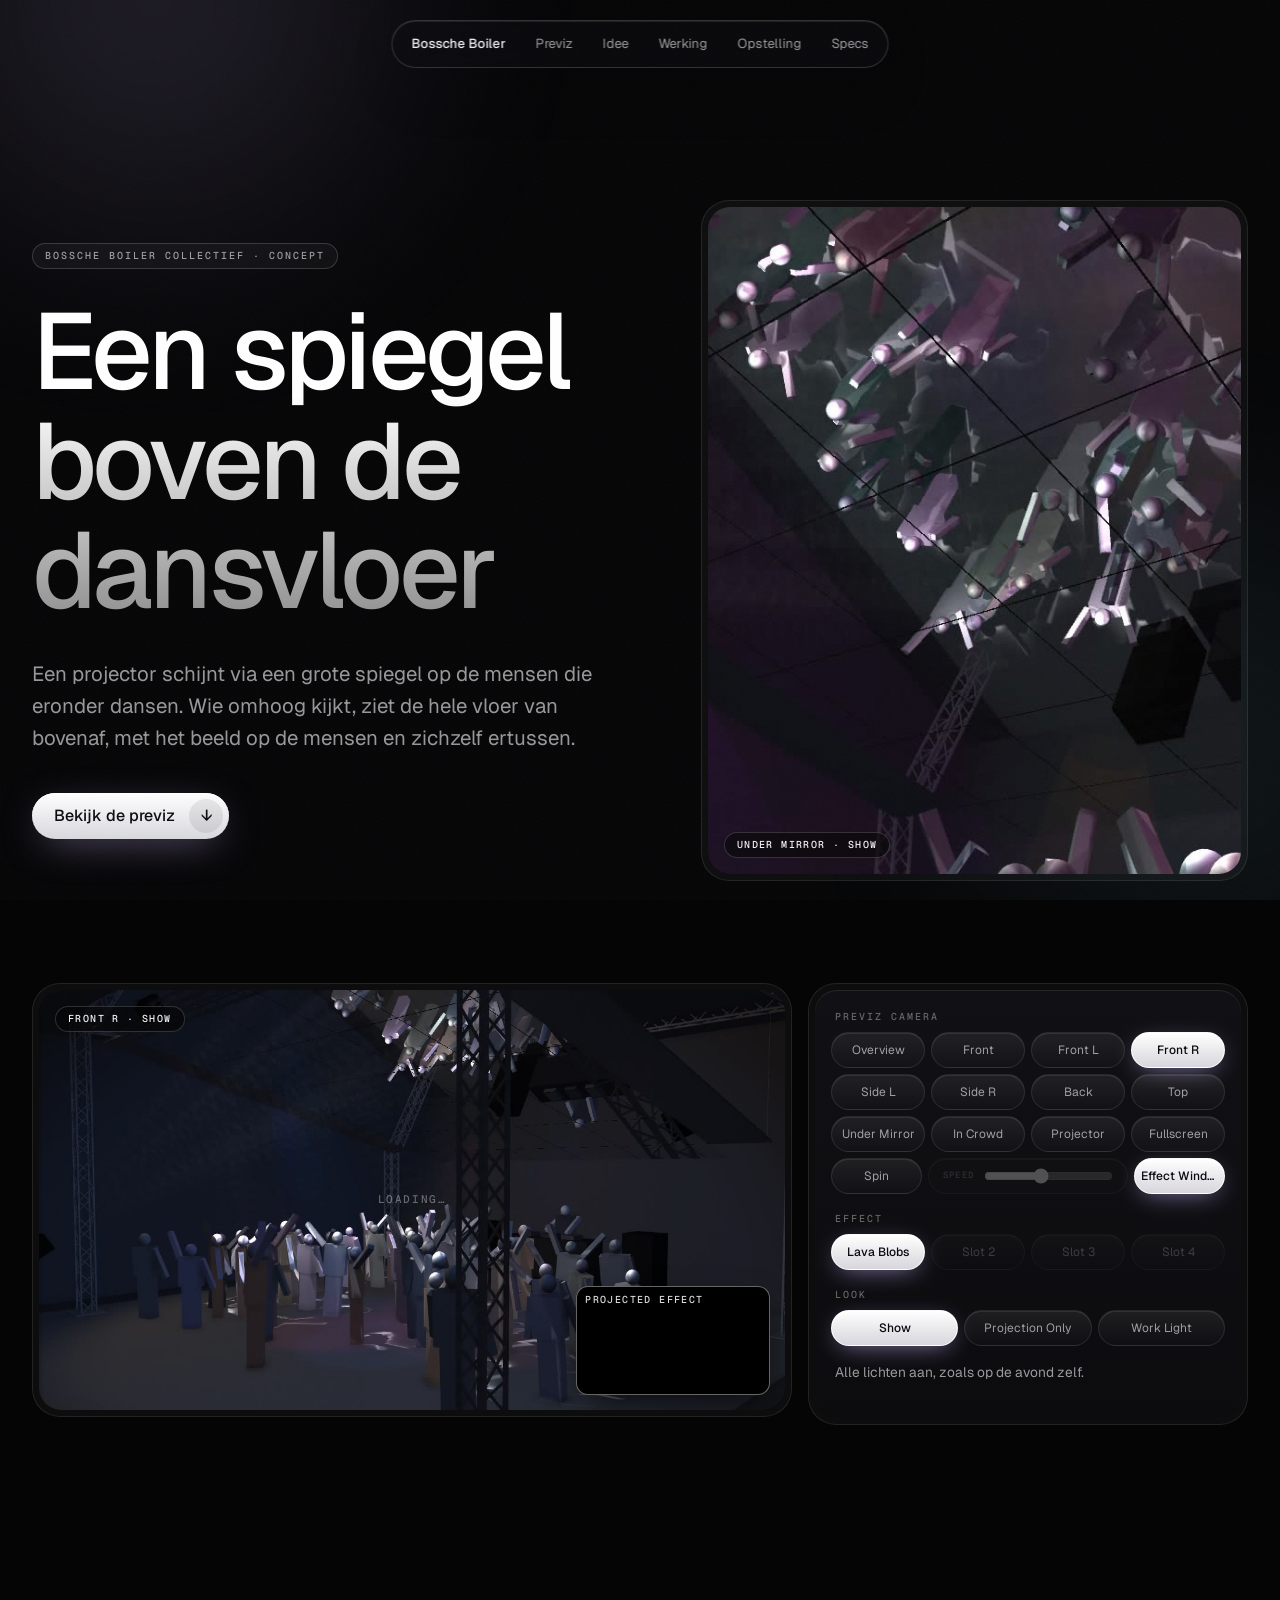
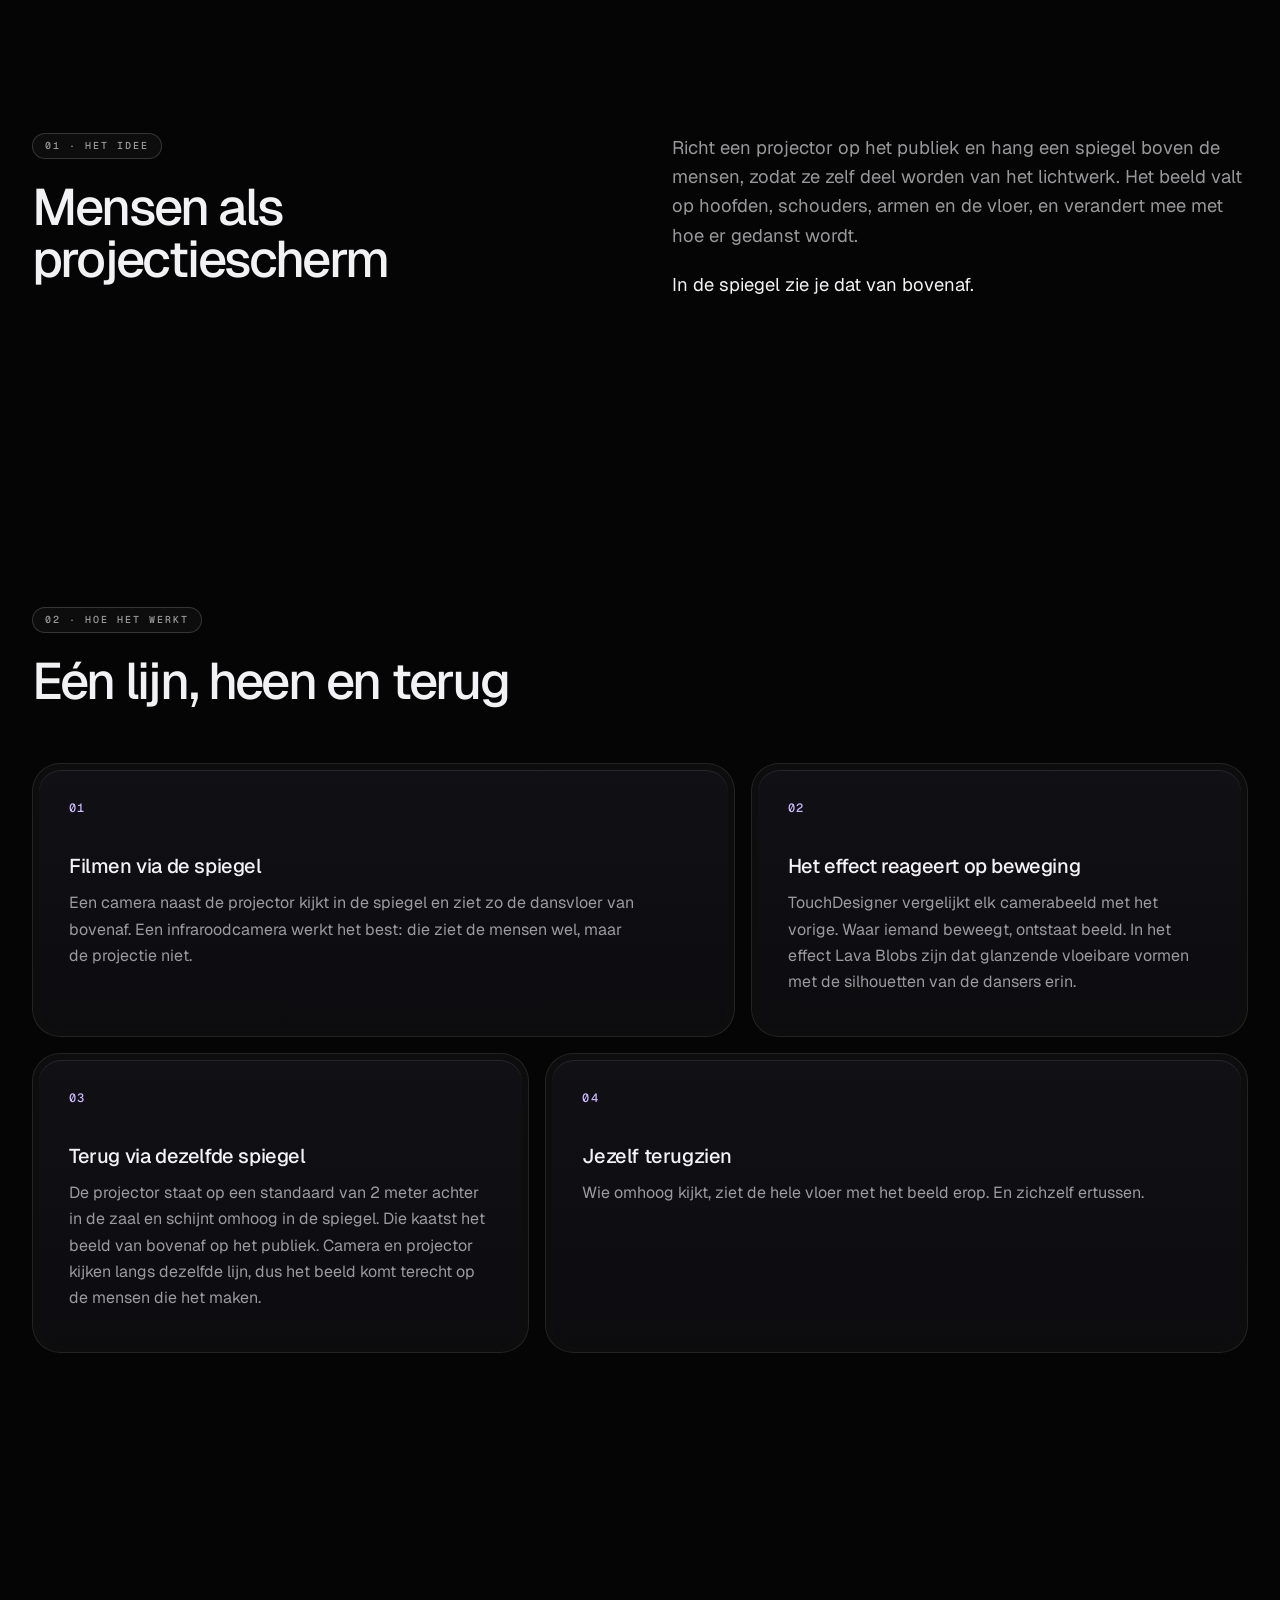
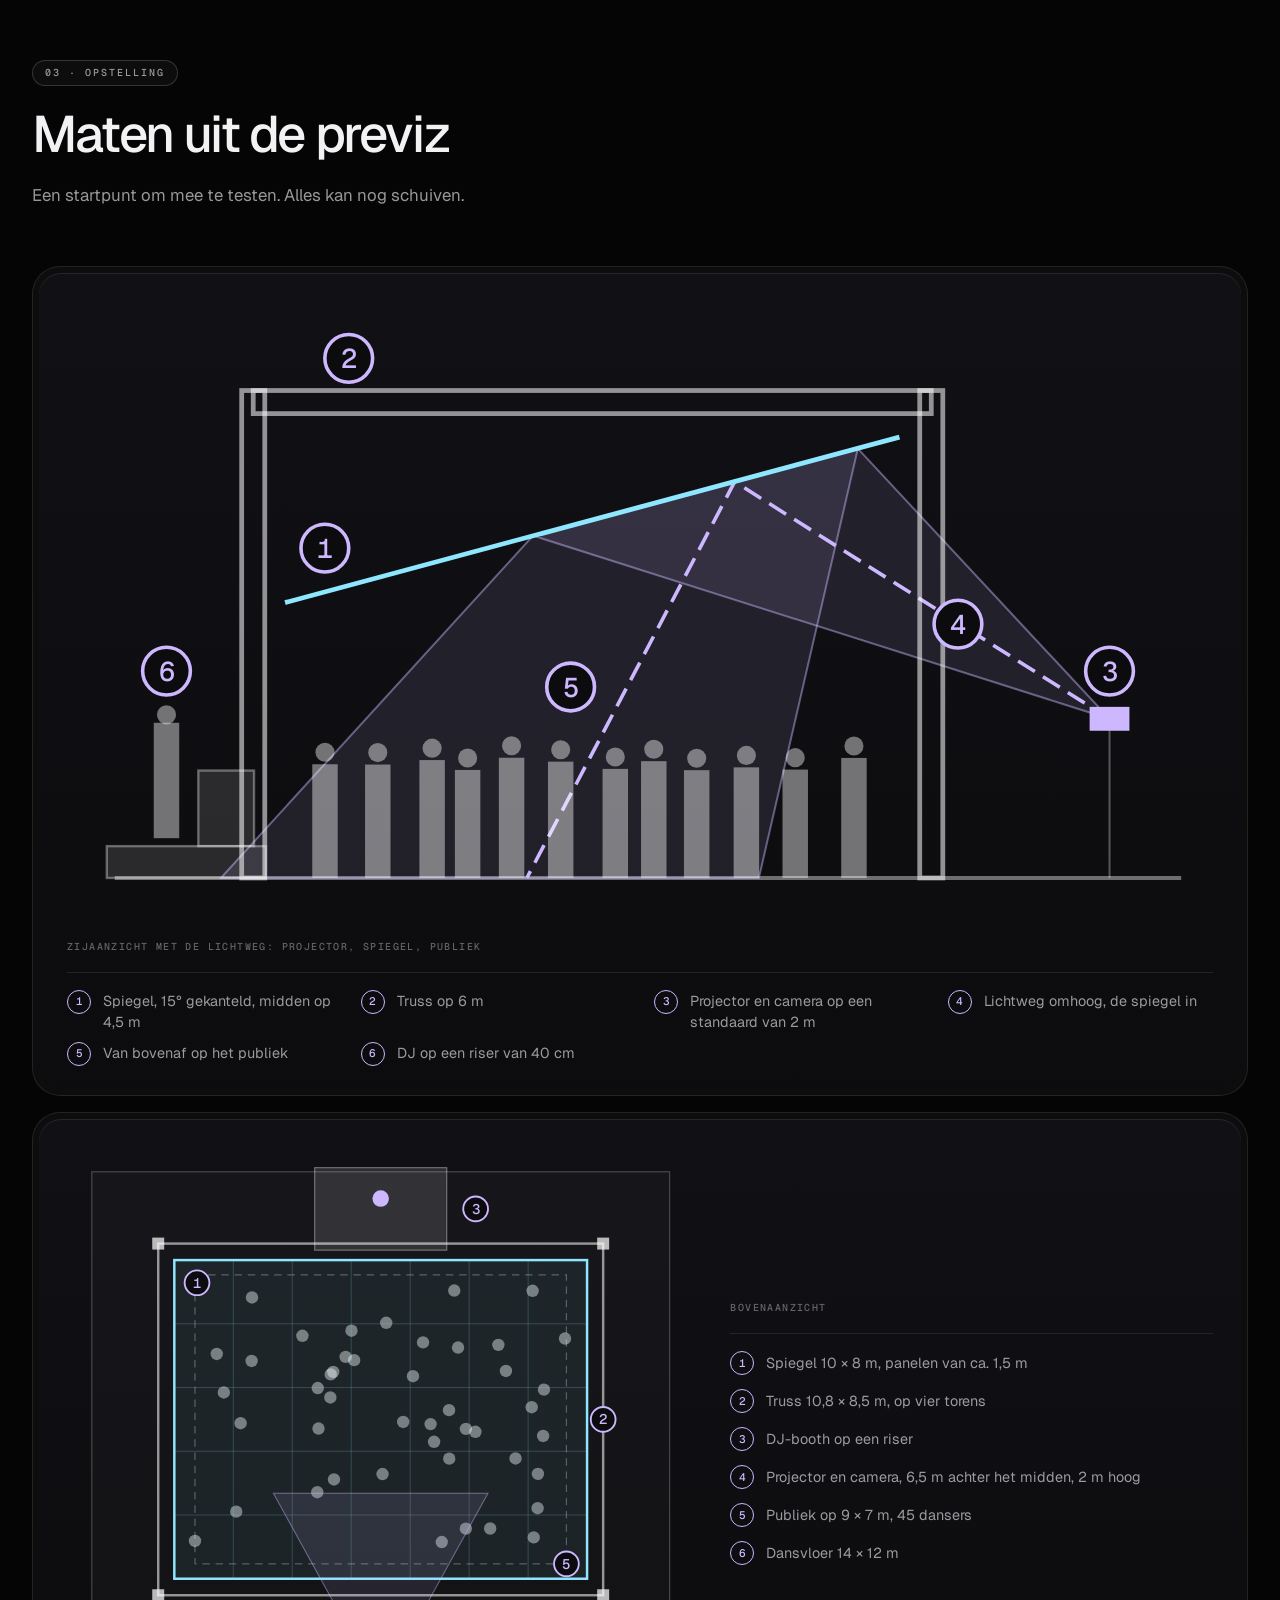
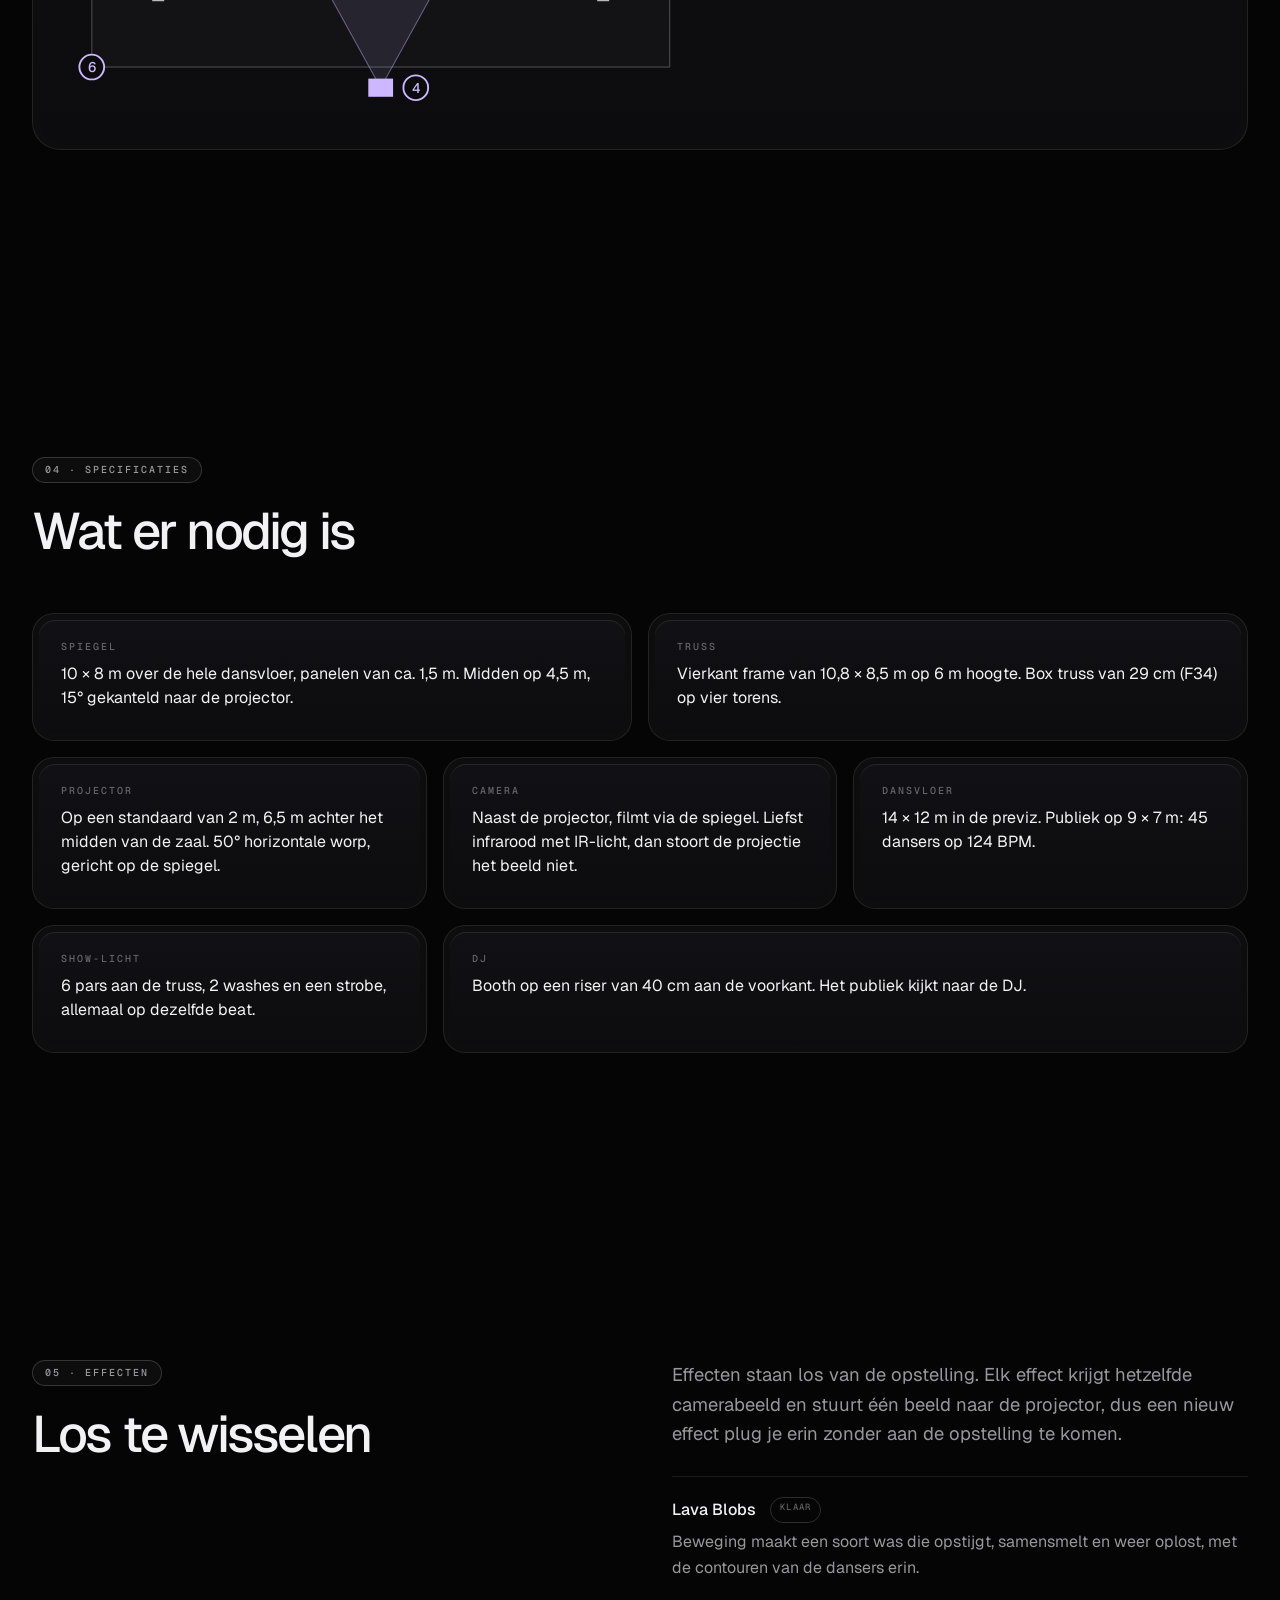
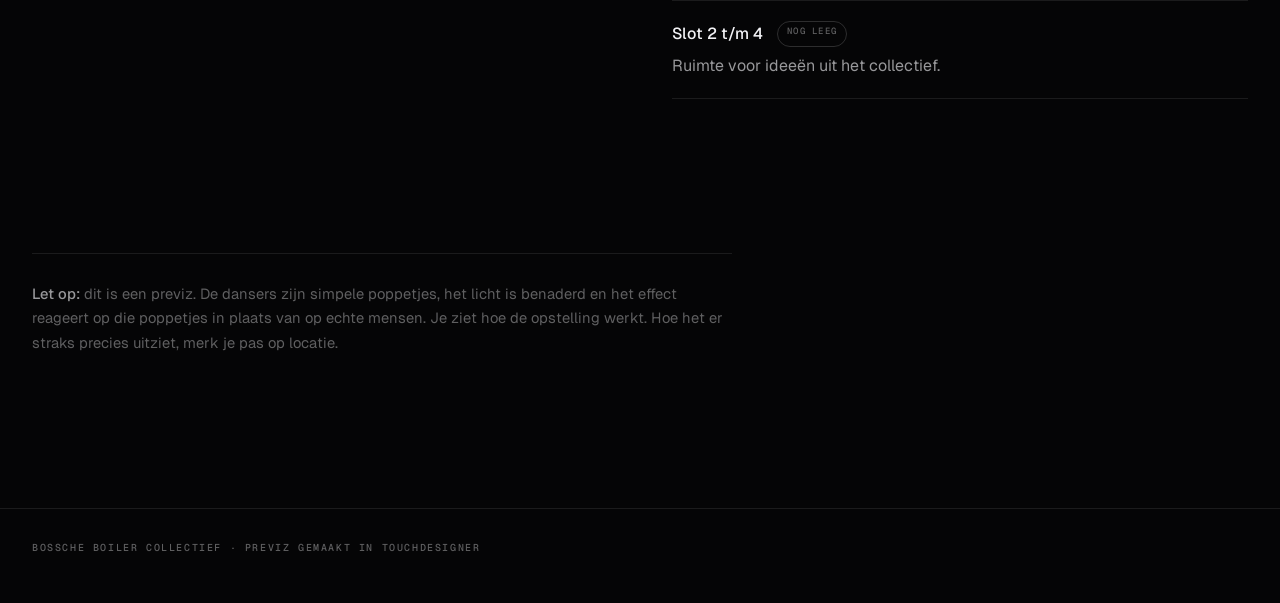
==== index.html @ 04cb426b "Add the projector and mirror concept page for the Bossche Boiler collective Shares the previz with t" ====
<!doctype html>
<html lang="nl">
<head>
<meta charset="utf-8">
<meta name="viewport" content="width=device-width, initial-scale=1">
<title>Een spiegel boven de dansvloer · concept · Bossche Boiler collectief</title>
<link rel="preconnect" href="https://fonts.googleapis.com">
<link rel="preconnect" href="https://fonts.gstatic.com" crossorigin>
<link rel="stylesheet" href="https://fonts.googleapis.com/css2?family=Geist:wght@300;400;500;600&family=Geist+Mono:wght@400;500&display=swap">
<link rel="stylesheet" href="style.css?v=5">
</head>
<body>

<div class="ambient" aria-hidden="true">
	<span class="orb orb-a"></span>
	<span class="orb orb-b"></span>
</div>

<nav class="island" aria-label="Secties">
	<a class="island-brand" href="#top">Bossche Boiler</a>
	<a href="#previz">Previz</a>
	<a href="#idee">Idee</a>
	<a href="#werking">Werking</a>
	<a href="#opstelling">Opstelling</a>
	<a href="#specs">Specs</a>
</nav>

<header class="hero wrap" id="top">
	<div class="hero-text">
		<span class="tag reveal">Bossche Boiler collectief · concept</span>
		<h1 class="reveal">Een spiegel boven de dansvloer</h1>
		<p class="lede reveal">Een projector schijnt via een grote spiegel op de mensen die eronder dansen. Wie omhoog kijkt, ziet de hele vloer van bovenaf, met het beeld op de mensen en zichzelf ertussen.</p>
		<a class="cta reveal" href="#previz">
			<span>Bekijk de previz</span>
			<span class="cta-icon" aria-hidden="true">↓</span>
		</a>
	</div>
	<div class="hero-visual bezel reveal">
		<div class="bezel-core">
			<video src="media/undermirror_show.mp4" poster="media/undermirror_show.jpg" muted loop autoplay playsinline aria-label="Previz: de spiegel van onderen gezien, met het publiek erin"></video>
			<span class="hero-caption">Under Mirror · Show</span>
		</div>
	</div>
</header>

<main>
	<section class="viewer wrap reveal" id="previz" aria-label="Previz">
		<div class="bezel">
			<div class="bezel-core stage" id="stage">
				<video id="mainVideo" class="main-video" muted loop playsinline preload="auto"></video>
				<div class="pip" id="pip">
					<video id="fxVideo" muted loop playsinline preload="auto"></video>
					<span class="pip-label">Projected effect</span>
				</div>
				<div class="stage-label" id="stageLabel"></div>
				<div class="loading" id="loading">Loading…</div>
			</div>
		</div>

		<aside class="bezel" aria-label="Control panel">
			<div class="bezel-core panel">
				<div class="panel-group panel-camera">
					<h2 class="panel-title">Previz camera</h2>
					<div class="grid grid-4" id="cameraButtons"></div>
					<div class="row">
						<button class="btn" id="btnSpin" aria-pressed="false">Spin</button>
						<label class="slider" for="spinSpeed">
							<span>Speed</span>
							<input type="range" id="spinSpeed" min="0.25" max="2" step="0.05" value="1" aria-label="Spin speed">
						</label>
						<button class="btn" id="btnPip" aria-pressed="true">Effect Window</button>
					</div>
				</div>

				<div class="panel-group panel-settings">
					<h2 class="panel-title">Effect</h2>
					<div class="grid grid-4" id="effectButtons"></div>

					<h2 class="panel-title">Look</h2>
					<div class="grid grid-3" id="lookButtons"></div>

					<p class="panel-note" id="lookNote"></p>
				</div>
			</div>
		</aside>
	</section>

	<section class="wrap split" id="idee">
		<div class="split-head reveal">
			<span class="tag">01 · Het idee</span>
			<h2>Mensen als projectiescherm</h2>
		</div>
		<div class="split-body reveal">
			<p>Richt een projector op het publiek en hang een spiegel boven de mensen, zodat ze zelf deel worden van het lichtwerk. Het beeld valt op hoofden, schouders, armen en de vloer, en verandert mee met hoe er gedanst wordt.</p>
			<p>In de spiegel zie je dat van bovenaf.</p>
		</div>
	</section>

	<section class="wrap" id="werking">
		<div class="section-head reveal">
			<span class="tag">02 · Hoe het werkt</span>
			<h2>Eén lijn, heen en terug</h2>
		</div>
		<ol class="bento steps">
			<li class="bezel reveal">
				<div class="bezel-core">
					<span class="step-no">01</span>
					<h3>Filmen via de spiegel</h3>
					<p>Een camera naast de projector kijkt in de spiegel en ziet zo de dansvloer van bovenaf. Een infraroodcamera werkt het best: die ziet de mensen wel, maar de projectie niet.</p>
				</div>
			</li>
			<li class="bezel reveal">
				<div class="bezel-core">
					<span class="step-no">02</span>
					<h3>Het effect reageert op beweging</h3>
					<p>TouchDesigner vergelijkt elk camerabeeld met het vorige. Waar iemand beweegt, ontstaat beeld. In het effect Lava Blobs zijn dat glanzende vloeibare vormen met de silhouetten van de dansers erin.</p>
				</div>
			</li>
			<li class="bezel reveal">
				<div class="bezel-core">
					<span class="step-no">03</span>
					<h3>Terug via dezelfde spiegel</h3>
					<p>De projector staat op een standaard van 2 meter achter in de zaal en schijnt omhoog in de spiegel. Die kaatst het beeld van bovenaf op het publiek. Camera en projector kijken langs dezelfde lijn, dus het beeld komt terecht op de mensen die het maken.</p>
				</div>
			</li>
			<li class="bezel reveal">
				<div class="bezel-core">
					<span class="step-no">04</span>
					<h3>Jezelf terugzien</h3>
					<p>Wie omhoog kijkt, ziet de hele vloer met het beeld erop. En zichzelf ertussen.</p>
				</div>
			</li>
		</ol>
	</section>

	<section class="wrap" id="opstelling">
		<div class="section-head reveal">
			<span class="tag">03 · Opstelling</span>
			<h2>Maten uit de previz</h2>
			<p class="section-intro">Een startpunt om mee te testen. Alles kan nog schuiven.</p>
		</div>
		<div class="drawings">
			<figure class="bezel reveal">
				<div class="bezel-core">
					<svg id="sideView" role="img" aria-label="Zijaanzicht met de lichtweg van projector via spiegel naar publiek"></svg>
					<figcaption>Zijaanzicht met de lichtweg: projector, spiegel, publiek</figcaption>
					<ol class="legend" id="sideLegend"></ol>
				</div>
			</figure>
			<figure class="bezel figure-split reveal">
				<div class="bezel-core">
					<svg id="topView" role="img" aria-label="Bovenaanzicht van de opstelling"></svg>
					<div class="figure-meta">
						<figcaption>Bovenaanzicht</figcaption>
						<ol class="legend" id="topLegend"></ol>
					</div>
				</div>
			</figure>
		</div>
	</section>

	<section class="wrap" id="specs">
		<div class="section-head reveal">
			<span class="tag">04 · Specificaties</span>
			<h2>Wat er nodig is</h2>
		</div>
		<div class="bento specs" id="specList"></div>
	</section>

	<section class="wrap split" id="effecten">
		<div class="split-head reveal">
			<span class="tag">05 · Effecten</span>
			<h2>Los te wisselen</h2>
		</div>
		<div class="split-body reveal">
			<p>Effecten staan los van de opstelling. Elk effect krijgt hetzelfde camerabeeld en stuurt één beeld naar de projector, dus een nieuw effect plug je erin zonder aan de opstelling te komen.</p>
			<ul class="effect-list">
				<li><strong>Lava Blobs</strong><span>klaar</span><p>Beweging maakt een soort was die opstijgt, samensmelt en weer oplost, met de contouren van de dansers erin.</p></li>
				<li><strong>Slot 2 t/m 4</strong><span>nog leeg</span><p>Ruimte voor ideeën uit het collectief.</p></li>
			</ul>
		</div>
	</section>

	<section class="wrap note reveal" aria-label="Let op">
		<p><strong>Let op:</strong> dit is een previz. De dansers zijn simpele poppetjes, het licht is benaderd en het effect reageert op die poppetjes in plaats van op echte mensen. Je ziet hoe de opstelling werkt. Hoe het er straks precies uitziet, merk je pas op locatie.</p>
	</section>
</main>

<footer class="site-footer">
	<div class="wrap">Bossche Boiler collectief · previz gemaakt in TouchDesigner</div>
</footer>

<script src="spec.js?v=2"></script>
<script src="app.js?v=5"></script>
</body>
</html>
---- style.css ----
/* Concept page: glossy black, minimal */
:root {
	--black: #050506;
	--ink: #f2f2f5;
	--soft: rgba(242, 242, 245, 0.62);
	--faint: rgba(242, 242, 245, 0.38);
	--hairline: rgba(255, 255, 255, 0.09);
	--hairline-strong: rgba(255, 255, 255, 0.16);
	--glass: rgba(255, 255, 255, 0.035);
	--core: #0c0c0f;
	--gleam: inset 0 1px 0 rgba(255, 255, 255, 0.09);
	--lilac: #cdb8ff;
	--cyan: #8fe7ff;
	--radius: 28px;
	--bezel: 6px;
	--spring: cubic-bezier(0.32, 0.72, 0, 1);
	--sans: "Geist", ui-sans-serif, -apple-system, BlinkMacSystemFont, "SF Pro Text", "Segoe UI Variable", system-ui, sans-serif;
	--mono: "Geist Mono", ui-monospace, "SF Mono", Menlo, monospace;
}

* {
	box-sizing: border-box;
}

html {
	background: var(--black);
	color: var(--ink);
	font: 16px/1.65 var(--sans);
	-webkit-font-smoothing: antialiased;
	scroll-behavior: smooth;
}

body {
	margin: 0;
	overflow-x: hidden;
}

/* Fixed film grain over everything, never on scrolling content */
body::after {
	content: "";
	position: fixed;
	inset: 0;
	pointer-events: none;
	z-index: 3;
	opacity: 0.035;
	background-image: url("data:image/svg+xml,%3Csvg xmlns='http://www.w3.org/2000/svg' width='160' height='160'%3E%3Cfilter id='n'%3E%3CfeTurbulence type='fractalNoise' baseFrequency='0.9' numOctaves='2' stitchTiles='stitch'/%3E%3C/filter%3E%3Crect width='100%25' height='100%25' filter='url(%23n)'/%3E%3C/svg%3E");
}

.ambient {
	position: fixed;
	inset: 0;
	pointer-events: none;
	z-index: 0;
	overflow: hidden;
}

.orb {
	position: absolute;
	width: 60vmax;
	height: 60vmax;
	border-radius: 50%;
	opacity: 0.16;
	filter: blur(90px);
}

.orb-a {
	top: -30vmax;
	left: -18vmax;
	background: radial-gradient(circle, var(--lilac), transparent 65%);
}

.orb-b {
	right: -24vmax;
	top: 40vh;
	background: radial-gradient(circle, var(--cyan), transparent 65%);
	opacity: 0.09;
}

main,
.hero,
.site-footer {
	position: relative;
	z-index: 1;
}

.wrap {
	width: min(1320px, 100% - 64px);
	margin-inline: auto;
}

h1, h2, h3 {
	font-weight: 500;
	letter-spacing: -0.035em;
	line-height: 1.02;
	margin: 0;
}

h1 {
	font-size: clamp(3rem, 8.4vw, 7.4rem);
	max-width: 11ch;
}

h2 {
	font-size: clamp(2rem, 4vw, 3.4rem);
}

h3 {
	font-size: 1.25rem;
	letter-spacing: -0.02em;
	line-height: 1.2;
}

p {
	margin: 0;
}

section {
	padding-block: clamp(96px, 12vw, 160px);
}

/* Small pill label above headings */
.tag {
	display: inline-block;
	padding: 5px 12px;
	border: 1px solid var(--hairline-strong);
	border-radius: 999px;
	background: var(--glass);
	color: var(--soft);
	font: 500 10px/1.4 var(--mono);
	letter-spacing: 0.2em;
	text-transform: uppercase;
}

/* Floating navigation island */
.island {
	position: fixed;
	top: 20px;
	left: 50%;
	z-index: 2;
	display: flex;
	gap: 2px;
	max-width: calc(100% - 32px);
	padding: 5px;
	transform: translateX(-50%);
	border: 1px solid var(--hairline-strong);
	border-radius: 999px;
	background: rgba(12, 12, 15, 0.62);
	backdrop-filter: blur(24px) saturate(1.4);
	-webkit-backdrop-filter: blur(24px) saturate(1.4);
	box-shadow: var(--gleam), 0 20px 60px -20px rgba(0, 0, 0, 0.9);
	overflow-x: auto;
	scrollbar-width: none;
}

.island a {
	padding: 7px 14px;
	border-radius: 999px;
	color: var(--soft);
	font-size: 0.82rem;
	text-decoration: none;
	white-space: nowrap;
	transition: color 0.5s var(--spring), background-color 0.5s var(--spring);
}

.island a:hover {
	color: var(--ink);
	background: rgba(255, 255, 255, 0.06);
}

.island .island-brand {
	color: var(--ink);
	font-weight: 500;
}

/* Hero: editorial split, text left and a live still of the mirror right */
.hero {
	display: grid;
	grid-template-columns: minmax(0, 1.05fr) minmax(0, 0.95fr);
	gap: clamp(32px, 5vw, 72px);
	align-items: center;
	padding: clamp(150px, 18vw, 200px) 0 clamp(64px, 8vw, 104px);
}

.hero-visual .bezel-core {
	position: relative;
	aspect-ratio: 4 / 5;
	overflow: hidden;
	background: #000;
}

.hero-visual video {
	display: block;
	width: 100%;
	height: 100%;
	object-fit: cover;
	object-position: 38% 30%;
}

.hero-caption {
	position: absolute;
	left: 16px;
	bottom: 16px;
	padding: 7px 12px;
	border: 1px solid var(--hairline-strong);
	border-radius: 999px;
	background: rgba(5, 5, 6, 0.6);
	color: var(--ink);
	font: 500 10px/1 var(--mono);
	letter-spacing: 0.14em;
	text-transform: uppercase;
}

.hero h1 {
	margin: 28px 0 32px;
	background: linear-gradient(180deg, #ffffff 30%, rgba(255, 255, 255, 0.55));
	-webkit-background-clip: text;
	background-clip: text;
	color: transparent;
}

.lede {
	max-width: 44ch;
	color: var(--soft);
	font-size: clamp(1.1rem, 1.6vw, 1.32rem);
	line-height: 1.55;
}

/* Pill CTA with its icon in a nested circle */
.cta {
	display: inline-flex;
	align-items: center;
	gap: 14px;
	margin-top: 40px;
	padding: 6px 6px 6px 22px;
	border-radius: 999px;
	background: linear-gradient(180deg, #ffffff, #d9d9de);
	color: #0b0b0e;
	font-weight: 500;
	text-decoration: none;
	box-shadow: inset 0 1px 0 #ffffff, 0 10px 40px -12px rgba(205, 184, 255, 0.55);
	transition: transform 0.6s var(--spring);
}

.cta-icon {
	display: grid;
	place-items: center;
	width: 34px;
	height: 34px;
	border-radius: 50%;
	background: rgba(0, 0, 0, 0.08);
	transition: transform 0.6s var(--spring);
}

.cta:hover .cta-icon {
	transform: translateY(2px) scale(1.06);
}

.cta:active {
	transform: scale(0.98);
}

/* Double bezel: a glass tray holding a darker core */
.bezel {
	padding: var(--bezel);
	border: 1px solid var(--hairline);
	border-radius: var(--radius);
	background: var(--glass);
}

.bezel-core {
	border-radius: calc(var(--radius) - var(--bezel));
	background: linear-gradient(180deg, #111115, var(--core));
	box-shadow: var(--gleam);
}

/* Viewer: stage and control panel */
.viewer {
	display: grid;
	grid-template-columns: minmax(0, 1fr) 440px;
	gap: 16px;
	align-items: start;
	padding-top: 0;
}

.stage {
	position: relative;
	aspect-ratio: 16 / 9;
	overflow: hidden;
	background: #000;
}

.main-video {
	display: block;
	width: 100%;
	height: 100%;
	object-fit: cover;
}

.pip {
	position: absolute;
	right: 2%;
	bottom: 3.4%;
	width: 26%;
	aspect-ratio: 16 / 9;
	overflow: hidden;
	border: 1px solid rgba(255, 255, 255, 0.4);
	border-radius: 12px;
	background: #000;
	box-shadow: 0 16px 40px -12px rgba(0, 0, 0, 0.9);
	transition: opacity 0.5s var(--spring), transform 0.5s var(--spring);
}

.pip video {
	display: block;
	width: 100%;
	height: 100%;
	object-fit: cover;
}

.pip[hidden] {
	display: block;
	opacity: 0;
	transform: translateY(8px) scale(0.97);
	pointer-events: none;
}

.pip-label,
.stage-label {
	font: 500 10px/1 var(--mono);
	letter-spacing: 0.14em;
	text-transform: uppercase;
}

.pip-label {
	position: absolute;
	left: 8px;
	top: 8px;
	color: rgba(255, 255, 255, 0.85);
	text-shadow: 0 1px 3px #000;
}

.stage-label {
	position: absolute;
	left: 16px;
	top: 16px;
	padding: 7px 12px;
	border: 1px solid var(--hairline-strong);
	border-radius: 999px;
	background: rgba(5, 5, 6, 0.6);
	color: var(--ink);
}

.loading {
	position: absolute;
	inset: 0;
	display: grid;
	place-items: center;
	color: var(--faint);
	font: 500 11px/1 var(--mono);
	letter-spacing: 0.14em;
	text-transform: uppercase;
	pointer-events: none;
	opacity: 0;
	transition: opacity 0.4s var(--spring);
}

.loading.on {
	opacity: 1;
}

/* Control panel: same buttons as the TouchDesigner panel */
.panel {
	padding: 18px 16px 18px;
}

.panel-title {
	margin: 20px 0 10px 4px;
	color: var(--faint);
	font: 500 10px/1 var(--mono);
	letter-spacing: 0.2em;
	text-transform: uppercase;
}

.panel-title:first-child {
	margin-top: 4px;
}

.panel-settings .panel-title:first-child {
	margin-top: 20px;
}

.grid {
	display: grid;
	gap: 6px;
}

.grid-4 {
	grid-template-columns: repeat(4, 1fr);
}

.grid-3 {
	grid-template-columns: repeat(3, 1fr);
}

.row {
	display: grid;
	grid-template-columns: 1fr 1.6fr 1fr;
	gap: 6px;
	margin-top: 6px;
}

.btn {
	height: 36px;
	padding: 0 6px;
	overflow: hidden;
	border: 1px solid var(--hairline);
	border-radius: 999px;
	background: linear-gradient(180deg, rgba(255, 255, 255, 0.07), rgba(255, 255, 255, 0.015));
	box-shadow: var(--gleam);
	color: var(--soft);
	font: 400 12px/1 var(--sans);
	text-overflow: ellipsis;
	white-space: nowrap;
	cursor: pointer;
	transition: color 0.45s var(--spring), background-color 0.45s var(--spring), border-color 0.45s var(--spring), transform 0.45s var(--spring), box-shadow 0.45s var(--spring);
}

.btn:hover {
	border-color: var(--hairline-strong);
	color: var(--ink);
}

.btn:active {
	transform: scale(0.97);
}

.btn[aria-pressed="true"] {
	border-color: rgba(255, 255, 255, 0.85);
	background: linear-gradient(180deg, #ffffff, #d6d6dc);
	box-shadow: inset 0 1px 0 #ffffff, 0 6px 24px -8px rgba(205, 184, 255, 0.7);
	color: #0b0b0e;
	font-weight: 500;
}

.btn:disabled {
	opacity: 0.32;
	cursor: not-allowed;
}

.btn:focus-visible,
.slider input:focus-visible,
.cta:focus-visible,
.island a:focus-visible {
	outline: 1px solid var(--lilac);
	outline-offset: 2px;
}

.slider {
	display: flex;
	align-items: center;
	gap: 10px;
	height: 36px;
	padding: 0 14px;
	border: 1px solid var(--hairline);
	border-radius: 999px;
	background: rgba(255, 255, 255, 0.025);
	box-shadow: var(--gleam);
	transition: opacity 0.45s var(--spring);
}

.slider span {
	flex: none;
	color: var(--faint);
	font: 500 9px/1 var(--mono);
	letter-spacing: 0.14em;
	text-transform: uppercase;
	pointer-events: none;
}

.slider input {
	flex: 1;
	min-width: 0;
	margin: 0;
	accent-color: #f2f2f5;
	background: transparent;
	cursor: pointer;
}

.slider.disabled {
	opacity: 0.35;
}

.panel-note {
	min-height: 2.8em;
	margin: 16px 4px 0;
	color: var(--soft);
	font-size: 0.86rem;
	line-height: 1.5;
}

/* Section heads and editorial split */
.section-head {
	display: grid;
	gap: 22px;
	justify-items: start;
	margin-bottom: 56px;
}

.section-intro {
	color: var(--soft);
	font-size: 1.05rem;
}

.split {
	display: grid;
	grid-template-columns: 1fr 1fr;
	gap: 64px;
	align-items: start;
}

.split-head {
	display: grid;
	gap: 22px;
	justify-items: start;
}

.split-body {
	display: grid;
	gap: 20px;
	color: var(--soft);
	font-size: 1.15rem;
	line-height: 1.6;
}

.split-body > p:last-of-type:not(:first-child) {
	color: var(--ink);
}

/* Bento grids */
.bento {
	display: grid;
	grid-template-columns: repeat(12, 1fr);
	gap: 16px;
	margin: 0;
	padding: 0;
	list-style: none;
}

.steps li:nth-child(1),
.steps li:nth-child(4) {
	grid-column: span 7;
}

.steps li:nth-child(2),
.steps li:nth-child(3) {
	grid-column: span 5;
}

.steps .bezel-core {
	height: 100%;
	padding: 32px 30px 34px;
}

.step-no {
	display: block;
	margin-bottom: 40px;
	color: var(--lilac);
	font: 500 12px/1 var(--mono);
	letter-spacing: 0.1em;
}

.steps h3 {
	margin-bottom: 12px;
}

.steps p {
	max-width: 52ch;
	color: var(--soft);
}

/* Drawings */
.drawings {
	display: grid;
	gap: 16px;
}

figure {
	margin: 0;
}

figure .bezel-core {
	padding: 28px 28px 22px;
}

figure svg {
	display: block;
	width: 100%;
	height: auto;
}

/* Top view: drawing left, caption and legend right */
.figure-split .bezel-core {
	display: grid;
	grid-template-columns: minmax(0, 1.3fr) minmax(220px, 1fr);
	gap: 36px;
	align-items: center;
}

.figure-split figcaption {
	margin-top: 0;
}

.figure-split .legend {
	grid-template-columns: 1fr;
	gap: 14px;
}

/* Numbered markers in the drawings, explained in a legend below */
.legend {
	display: grid;
	grid-template-columns: repeat(auto-fill, minmax(240px, 1fr));
	gap: 10px 28px;
	margin: 18px 0 0;
	padding: 18px 0 0;
	border-top: 1px solid var(--hairline);
	list-style: none;
	counter-reset: legend;
}

.legend li {
	display: flex;
	gap: 12px;
	align-items: baseline;
	color: var(--soft);
	font-size: 0.9rem;
	line-height: 1.45;
	counter-increment: legend;
}

.legend li::before {
	content: counter(legend);
	flex: none;
	display: grid;
	place-items: center;
	width: 22px;
	height: 22px;
	border: 1px solid var(--lilac);
	border-radius: 50%;
	color: var(--lilac);
	font: 500 11px/1 var(--mono);
	transform: translateY(-1px);
}

figcaption {
	margin-top: 14px;
	color: var(--faint);
	font: 500 10px/1.4 var(--mono);
	letter-spacing: 0.14em;
	text-transform: uppercase;
}

/* Specs */
.specs > div {
	grid-column: span 4;
	padding: var(--bezel);
	border: 1px solid var(--hairline);
	border-radius: 22px;
	background: var(--glass);
}

.specs > div:nth-child(1),
.specs > div:nth-child(2) {
	grid-column: span 6;
}

.specs > div:nth-child(7) {
	grid-column: span 8;
}

.specs .spec-core {
	height: 100%;
	padding: 22px 22px 24px;
	border-radius: 16px;
	background: linear-gradient(180deg, #111115, var(--core));
	box-shadow: var(--gleam);
}

.spec-term {
	display: block;
	margin-bottom: 10px;
	color: var(--faint);
	font: 500 10px/1 var(--mono);
	letter-spacing: 0.2em;
	text-transform: uppercase;
}

.specs p {
	margin: 0;
	color: var(--ink);
	font-size: 1rem;
	line-height: 1.5;
}

/* Effects list */
.effect-list {
	display: grid;
	gap: 0;
	margin: 8px 0 0;
	padding: 0;
	list-style: none;
	border-top: 1px solid var(--hairline);
}

.effect-list li {
	display: grid;
	grid-template-columns: auto 1fr;
	gap: 6px 14px;
	padding: 20px 0;
	border-bottom: 1px solid var(--hairline);
	font-size: 1rem;
}

.effect-list strong {
	color: var(--ink);
	font-weight: 500;
}

.effect-list span {
	justify-self: start;
	padding: 3px 9px;
	border: 1px solid var(--hairline-strong);
	border-radius: 999px;
	color: var(--faint);
	font: 500 9px/1.4 var(--mono);
	letter-spacing: 0.14em;
	text-transform: uppercase;
}

.effect-list p {
	grid-column: 1 / -1;
	color: var(--soft);
}

/* Note */
.note {
	padding-top: 0;
}

.note p {
	max-width: 70ch;
	padding-top: 28px;
	border-top: 1px solid var(--hairline);
	color: var(--faint);
	font-size: 0.92rem;
}

.note strong {
	color: var(--soft);
	font-weight: 500;
}

.site-footer {
	padding: 32px 0 48px;
	border-top: 1px solid var(--hairline);
	color: var(--faint);
	font: 500 10px/1.4 var(--mono);
	letter-spacing: 0.16em;
	text-transform: uppercase;
}

/* SVG drawing styles */
.d-floor { fill: rgba(255, 255, 255, 0.025); stroke: rgba(255, 255, 255, 0.22); stroke-width: 0.03; }
.d-crowd { fill: none; stroke: rgba(255, 255, 255, 0.28); stroke-width: 0.03; stroke-dasharray: 0.18 0.14; }
.d-mirror { fill: rgba(143, 231, 255, 0.07); stroke: var(--cyan); stroke-width: 0.06; }
.d-seam { stroke: rgba(143, 231, 255, 0.25); stroke-width: 0.02; }
.d-truss { fill: none; stroke: rgba(255, 255, 255, 0.55); stroke-width: 0.06; }
.d-floorline { stroke: rgba(255, 255, 255, 0.4); stroke-width: 0.05; }
.d-tower { fill: rgba(255, 255, 255, 0.7); }
.d-booth { fill: rgba(255, 255, 255, 0.12); stroke: rgba(255, 255, 255, 0.35); stroke-width: 0.03; }
.d-projector { fill: var(--lilac); }
.d-beam { fill: rgba(205, 184, 255, 0.1); stroke: rgba(205, 184, 255, 0.45); stroke-width: 0.025; }
.d-ray { stroke: var(--lilac); stroke-width: 0.045; fill: none; stroke-dasharray: 0.25 0.12; }
.d-person { fill: rgba(255, 255, 255, 0.42); }
.d-dim { stroke: rgba(255, 255, 255, 0.3); stroke-width: 0.025; fill: none; }
.d-marker { fill: var(--core); stroke: var(--lilac); stroke-width: 0.045; }
.d-marker-text { fill: var(--lilac); font-family: var(--mono); font-size: 0.34px; font-weight: 500; }

/* Scroll reveal: a heavy fade up, only on transform, opacity and a short blur */
.reveal {
	opacity: 0;
	transform: translateY(40px);
	filter: blur(8px);
	transition: opacity 1s var(--spring), transform 1s var(--spring), filter 1s var(--spring);
}

.reveal.in {
	opacity: 1;
	transform: none;
	filter: none;
}

.bento > .reveal:nth-child(2) { transition-delay: 0.08s; }
.bento > .reveal:nth-child(3) { transition-delay: 0.16s; }
.bento > .reveal:nth-child(4) { transition-delay: 0.24s; }

@media (prefers-reduced-motion: reduce) {
	html {
		scroll-behavior: auto;
	}

	.reveal {
		opacity: 1;
		transform: none;
		filter: none;
		transition: none;
	}
}

@media (max-width: 1180px) {
	.viewer {
		grid-template-columns: 1fr;
	}

	/* Panel below the video: camera on the left, effect and look on the right */
	.panel {
		display: grid;
		grid-template-columns: minmax(0, 1.35fr) minmax(0, 1fr);
		gap: 0 28px;
	}

	.panel-settings .panel-title:first-child {
		margin-top: 4px;
	}
}

@media (max-width: 820px) {
	.panel {
		grid-template-columns: 1fr;
	}

	.panel-settings .panel-title:first-child {
		margin-top: 20px;
	}
}

@media (max-width: 900px) {
	.hero,
	.figure-split .bezel-core {
		grid-template-columns: 1fr;
	}

	.hero-visual .bezel-core {
		aspect-ratio: 16 / 10;
	}

	.split {
		grid-template-columns: 1fr;
		gap: 32px;
	}

	.steps li,
	.steps li:nth-child(n),
	.specs > div,
	.specs > div:nth-child(n) {
		grid-column: 1 / -1;
	}
}

@media (max-width: 767px) {
	.wrap {
		width: calc(100% - 32px);
	}

	section {
		padding-block: 72px;
	}

	.hero {
		padding-top: 120px;
	}

	.island a:not(.island-brand):not([href="#previz"]) {
		display: none;
	}

	figure .bezel-core {
		padding: 16px 12px 14px;
	}

	.panel {
		padding: 14px 10px;
	}

	/* Narrow screens: three camera buttons per row, speed slider on its own row */
	#cameraButtons {
		grid-template-columns: repeat(3, 1fr);
	}

	.row {
		grid-template-columns: 1fr 1fr;
	}

	.row .slider {
		grid-column: 1 / -1;
		grid-row: 2;
	}

	.grid-3 .btn,
	.grid-4 .btn {
		font-size: 11.5px;
	}
}
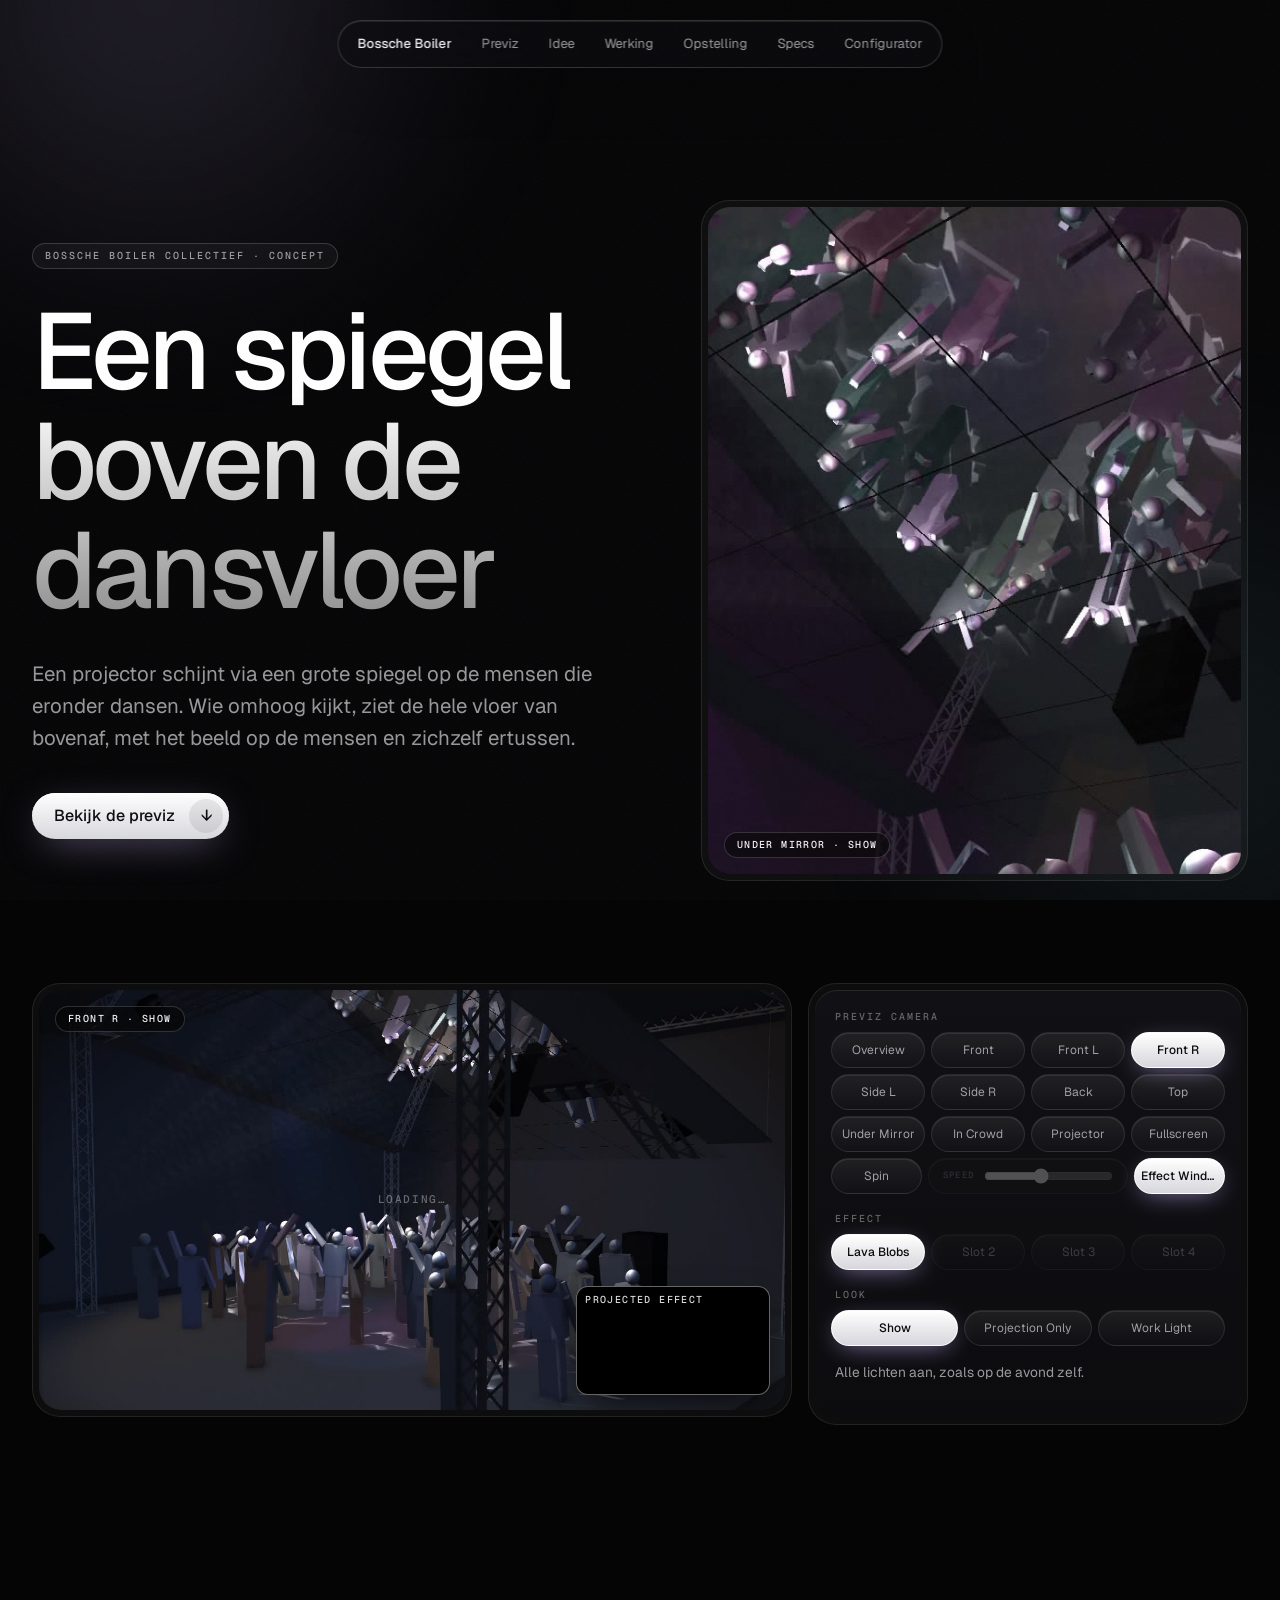
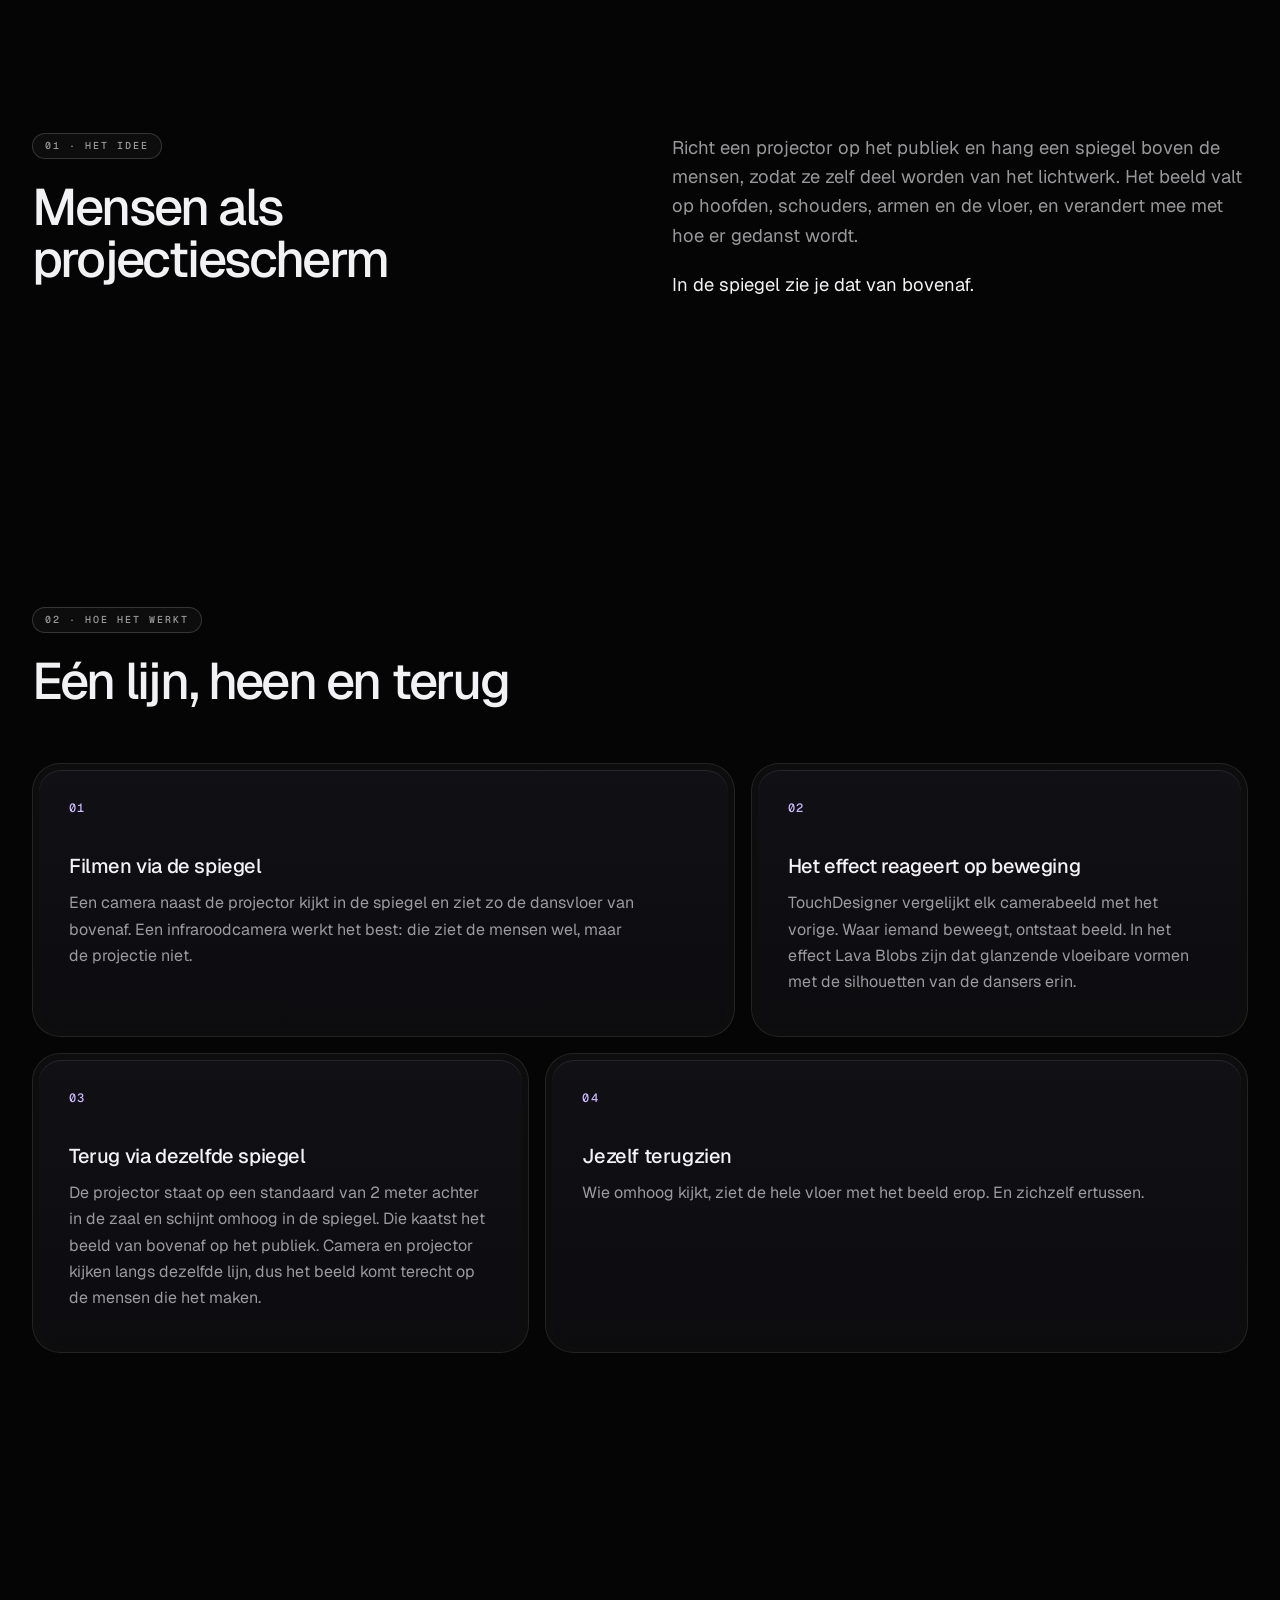
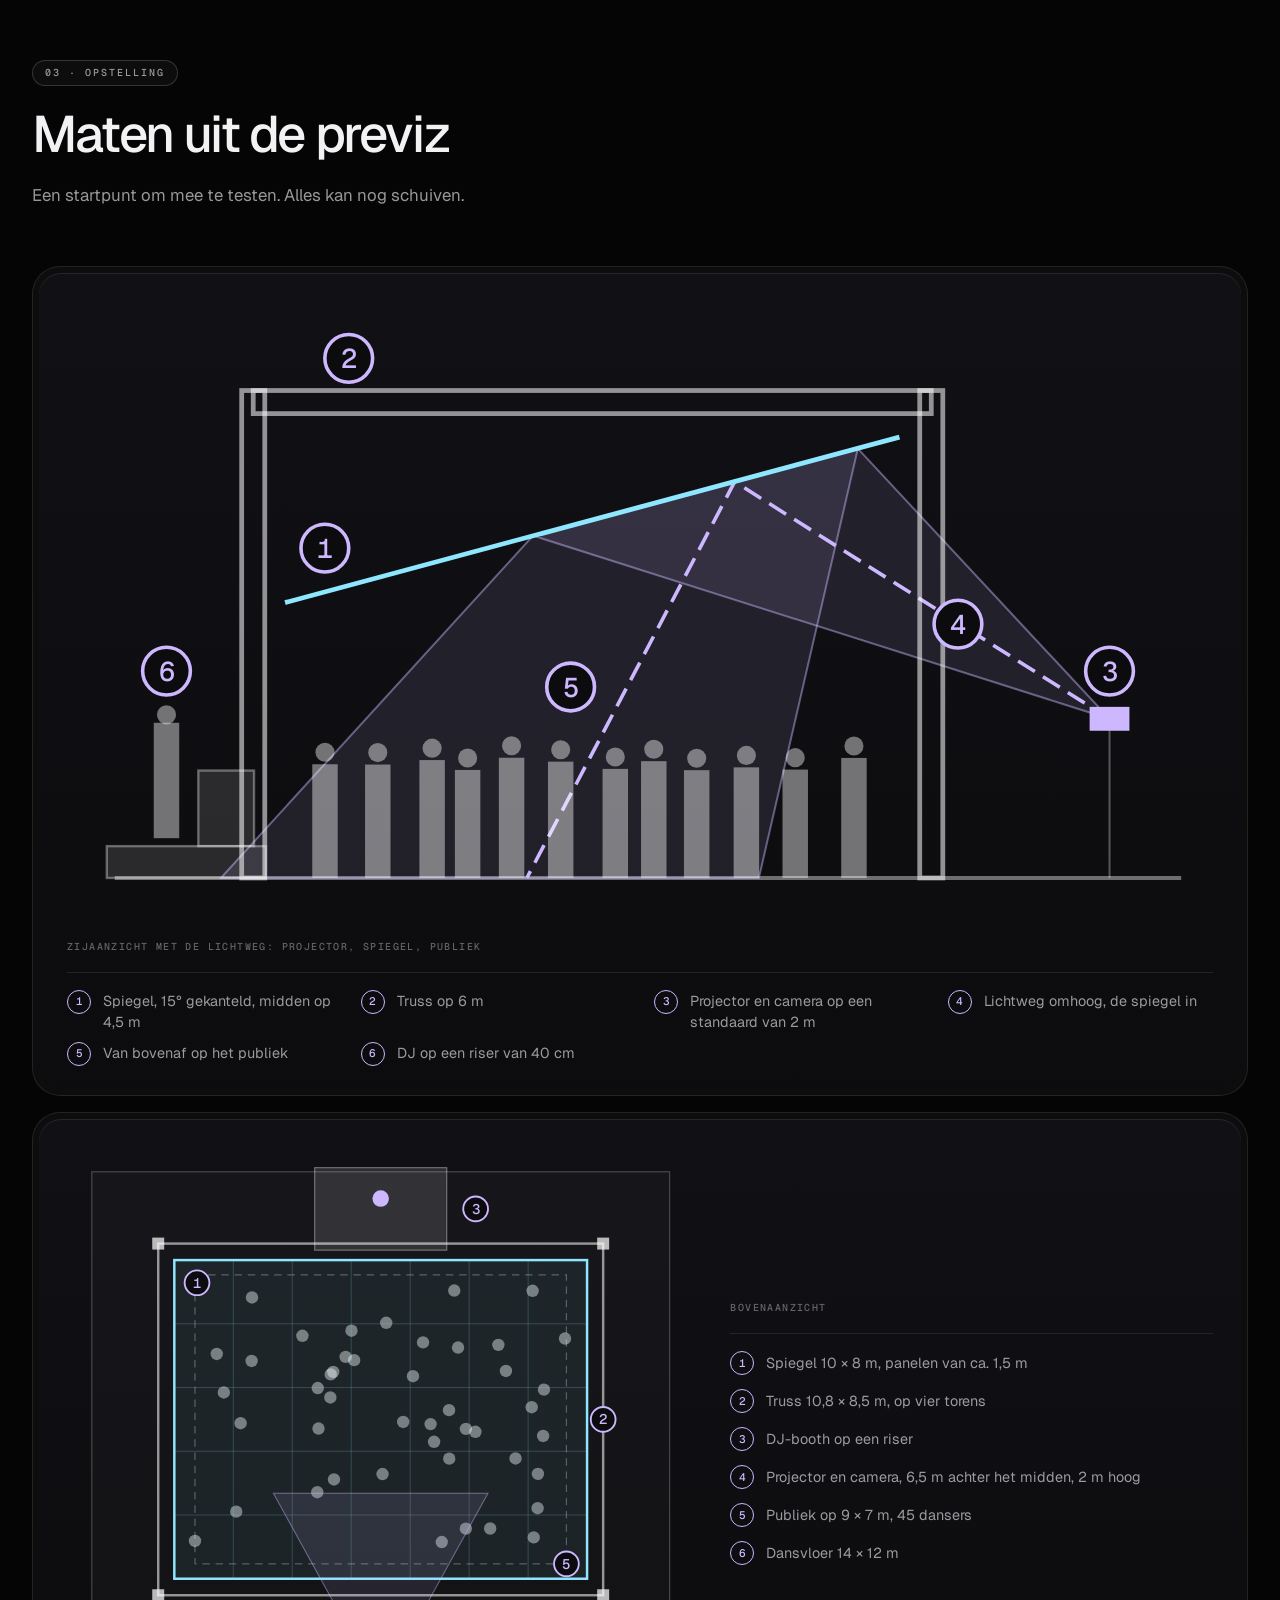
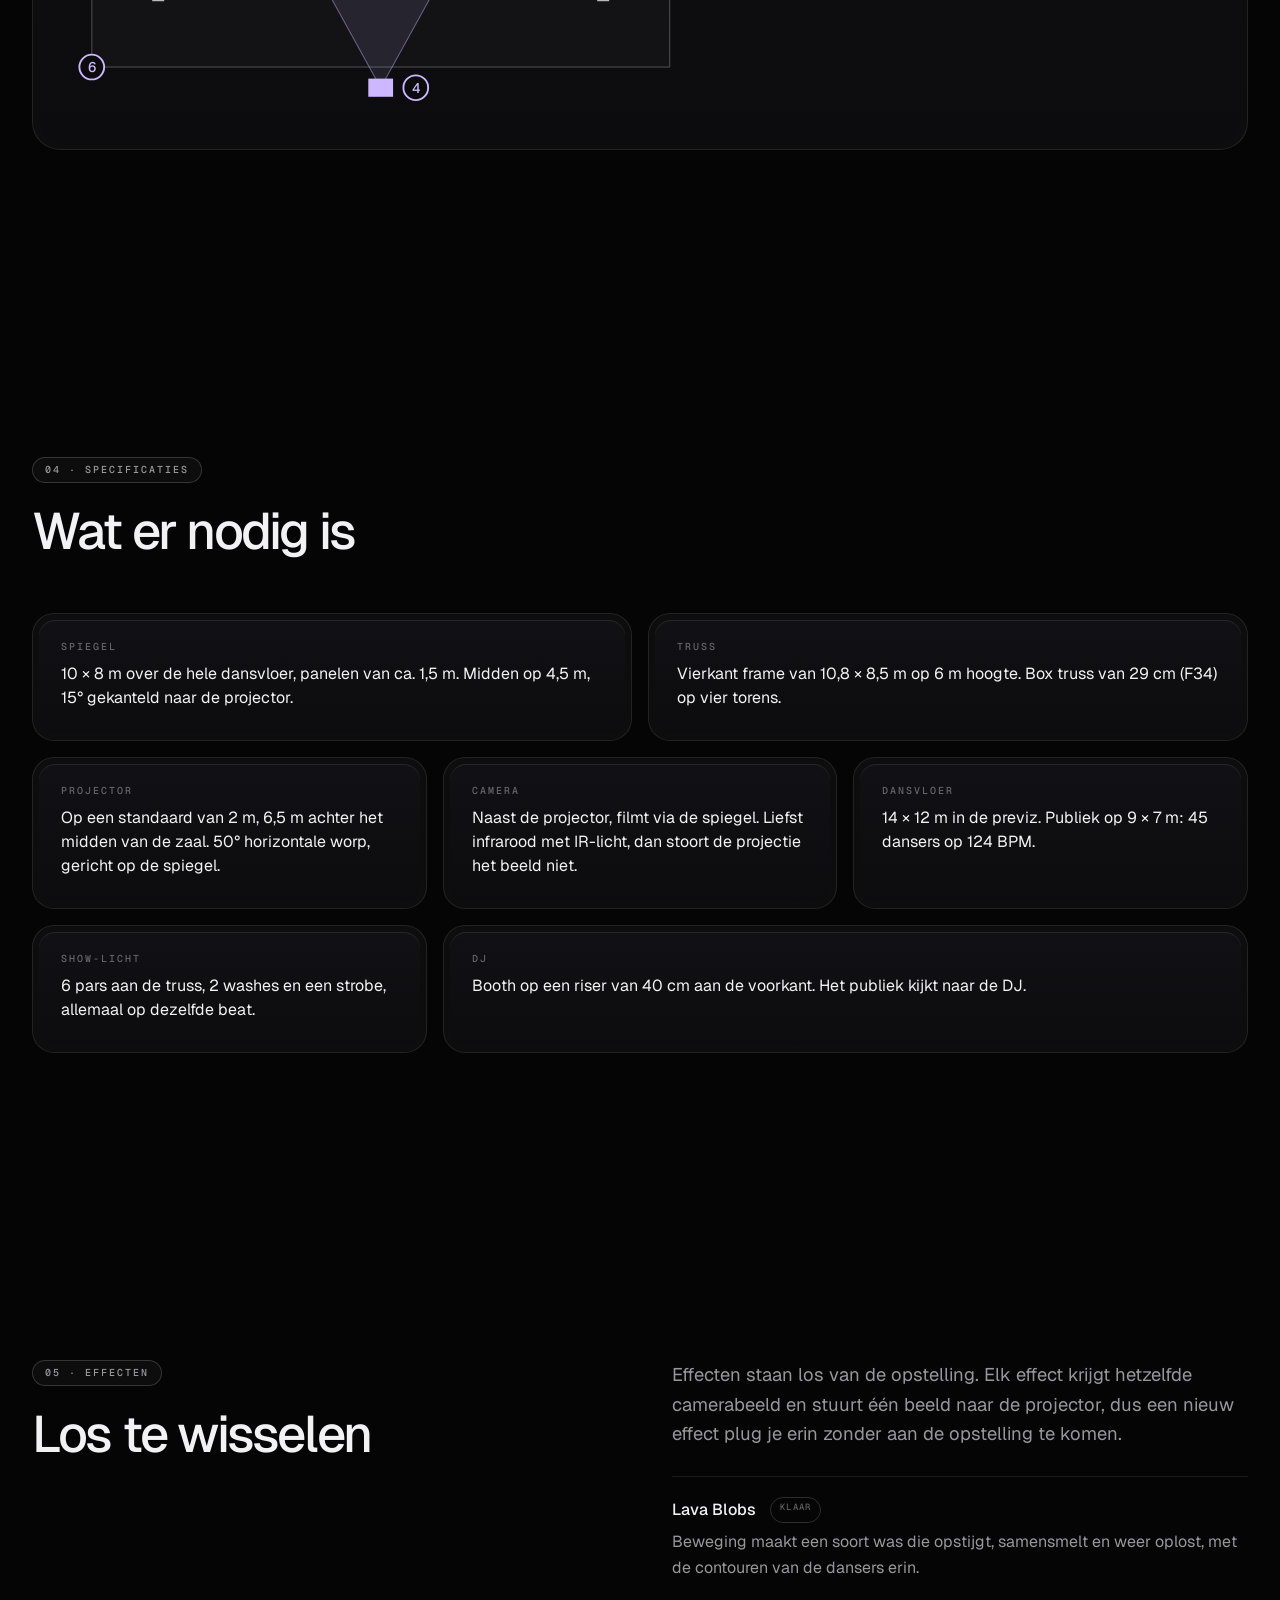
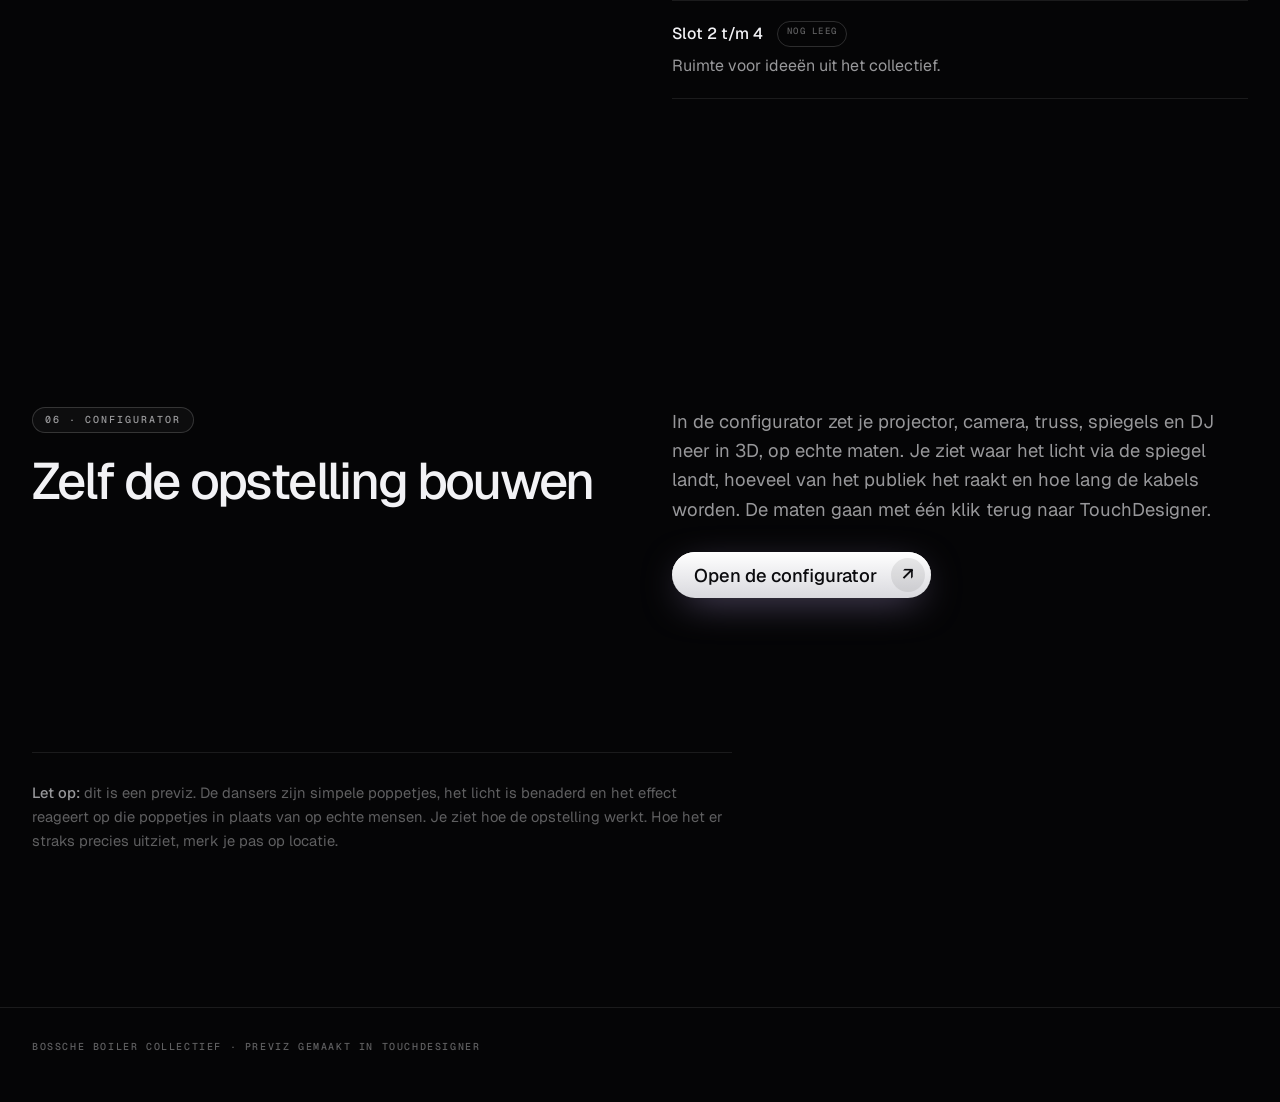
==== commit 6c17fd62: "Add a 3D setup configurator to plan the rig in real-world measurements Lets the team place projector" ====
--- a/index.html
+++ b/index.html
@@ -7,7 +7,7 @@
 <link rel="preconnect" href="https://fonts.googleapis.com">
 <link rel="preconnect" href="https://fonts.gstatic.com" crossorigin>
 <link rel="stylesheet" href="https://fonts.googleapis.com/css2?family=Geist:wght@300;400;500;600&family=Geist+Mono:wght@400;500&display=swap">
-<link rel="stylesheet" href="style.css?v=5">
+<link rel="stylesheet" href="style.css?v=6">
 </head>
 <body>
 
@@ -23,6 +23,7 @@
 	<a href="#werking">Werking</a>
 	<a href="#opstelling">Opstelling</a>
 	<a href="#specs">Specs</a>
+	<a href="configurator.html">Configurator</a>
 </nav>
 
 <header class="hero wrap" id="top">
@@ -181,6 +182,20 @@
 		</div>
 	</section>
 
+	<section class="wrap split" id="configurator">
+		<div class="split-head reveal">
+			<span class="tag">06 · Configurator</span>
+			<h2>Zelf de opstelling bouwen</h2>
+		</div>
+		<div class="split-body reveal">
+			<p>In de configurator zet je projector, camera, truss, spiegels en DJ neer in 3D, op echte maten. Je ziet waar het licht via de spiegel landt, hoeveel van het publiek het raakt en hoe lang de kabels worden. De maten gaan met één klik terug naar TouchDesigner.</p>
+			<a class="cta" href="configurator.html">
+				<span>Open de configurator</span>
+				<span class="cta-icon" aria-hidden="true">↗</span>
+			</a>
+		</div>
+	</section>
+
 	<section class="wrap note reveal" aria-label="Let op">
 		<p><strong>Let op:</strong> dit is een previz. De dansers zijn simpele poppetjes, het licht is benaderd en het effect reageert op die poppetjes in plaats van op echte mensen. Je ziet hoe de opstelling werkt. Hoe het er straks precies uitziet, merk je pas op locatie.</p>
 	</section>
--- a/style.css
+++ b/style.css
@@ -536,6 +536,11 @@
 	color: var(--ink);
 }
 
+.split-body .cta {
+	justify-self: start;
+	margin-top: 8px;
+}
+
 /* Bento grids */
 .bento {
 	display: grid;
@@ -879,7 +884,7 @@
 		padding-top: 120px;
 	}
 
-	.island a:not(.island-brand):not([href="#previz"]) {
+	.island a:not(.island-brand):not([href="#previz"]):not([href="configurator.html"]) {
 		display: none;
 	}
 
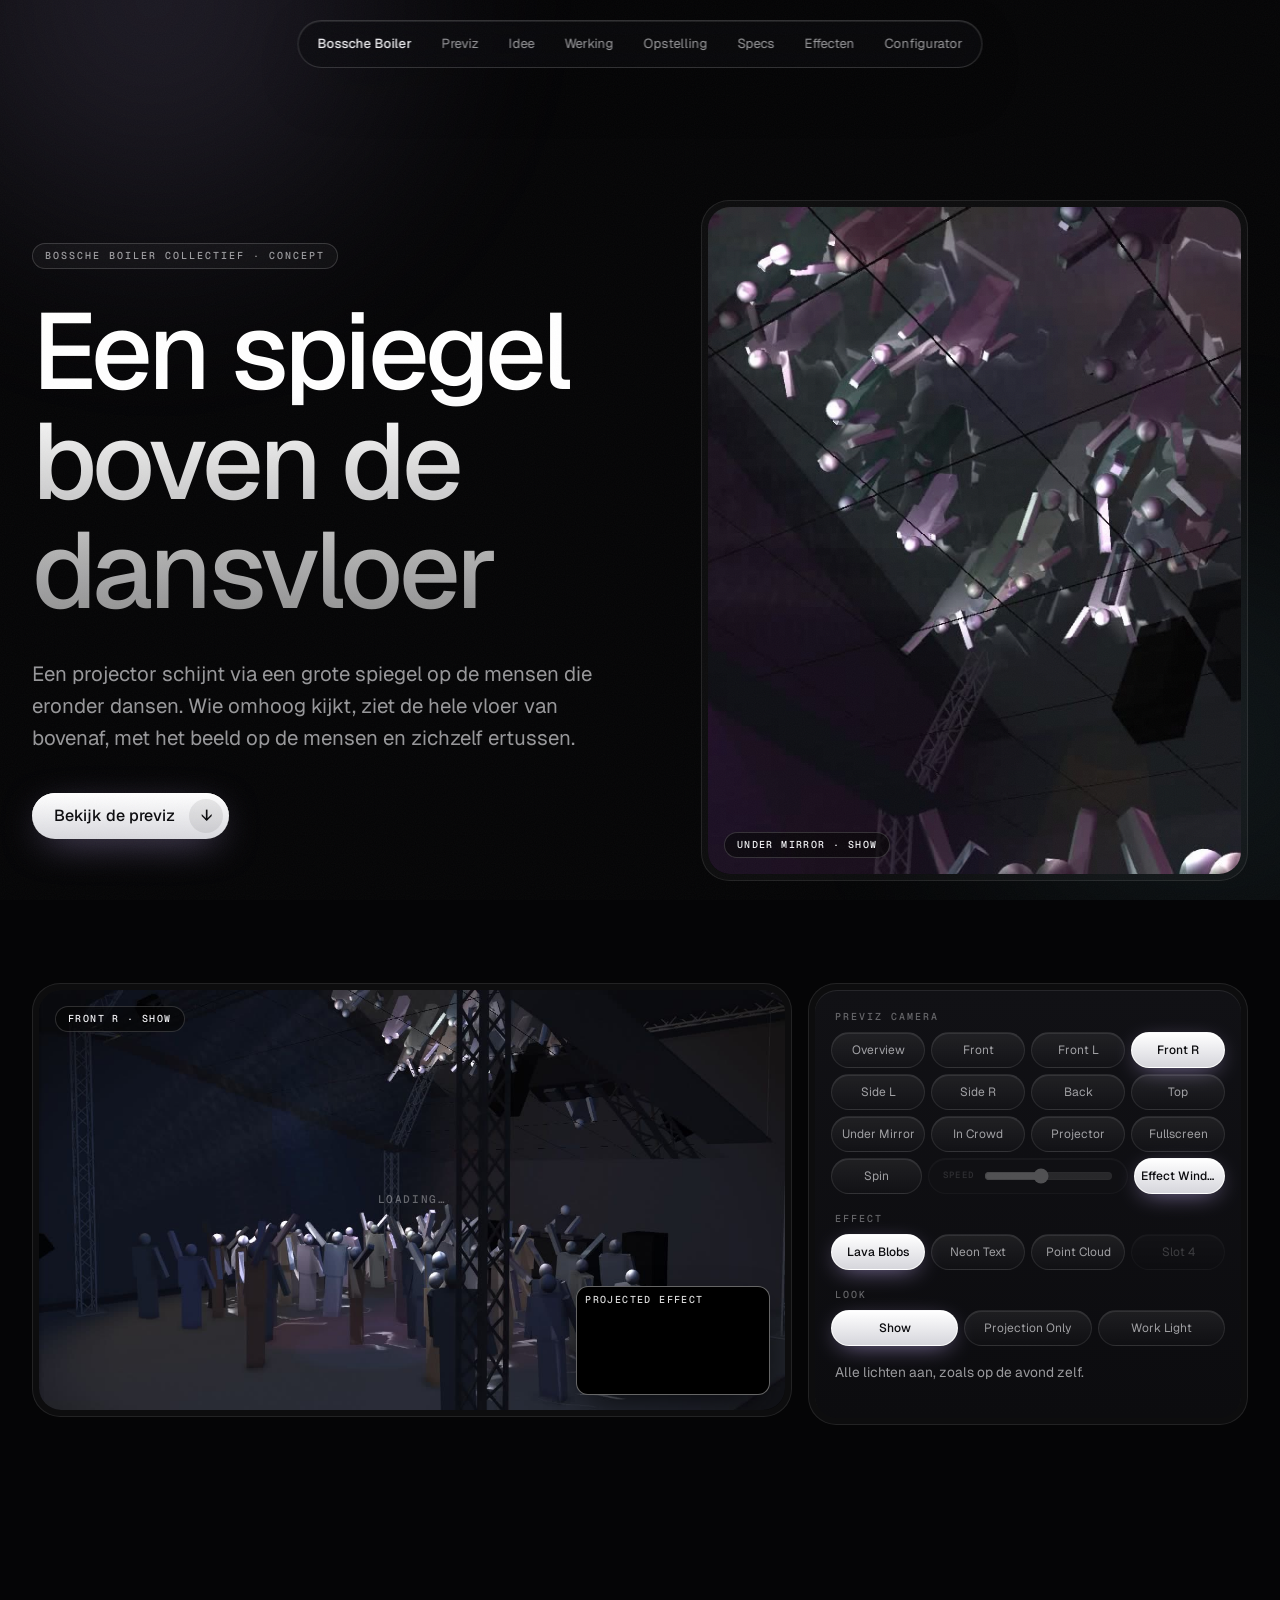
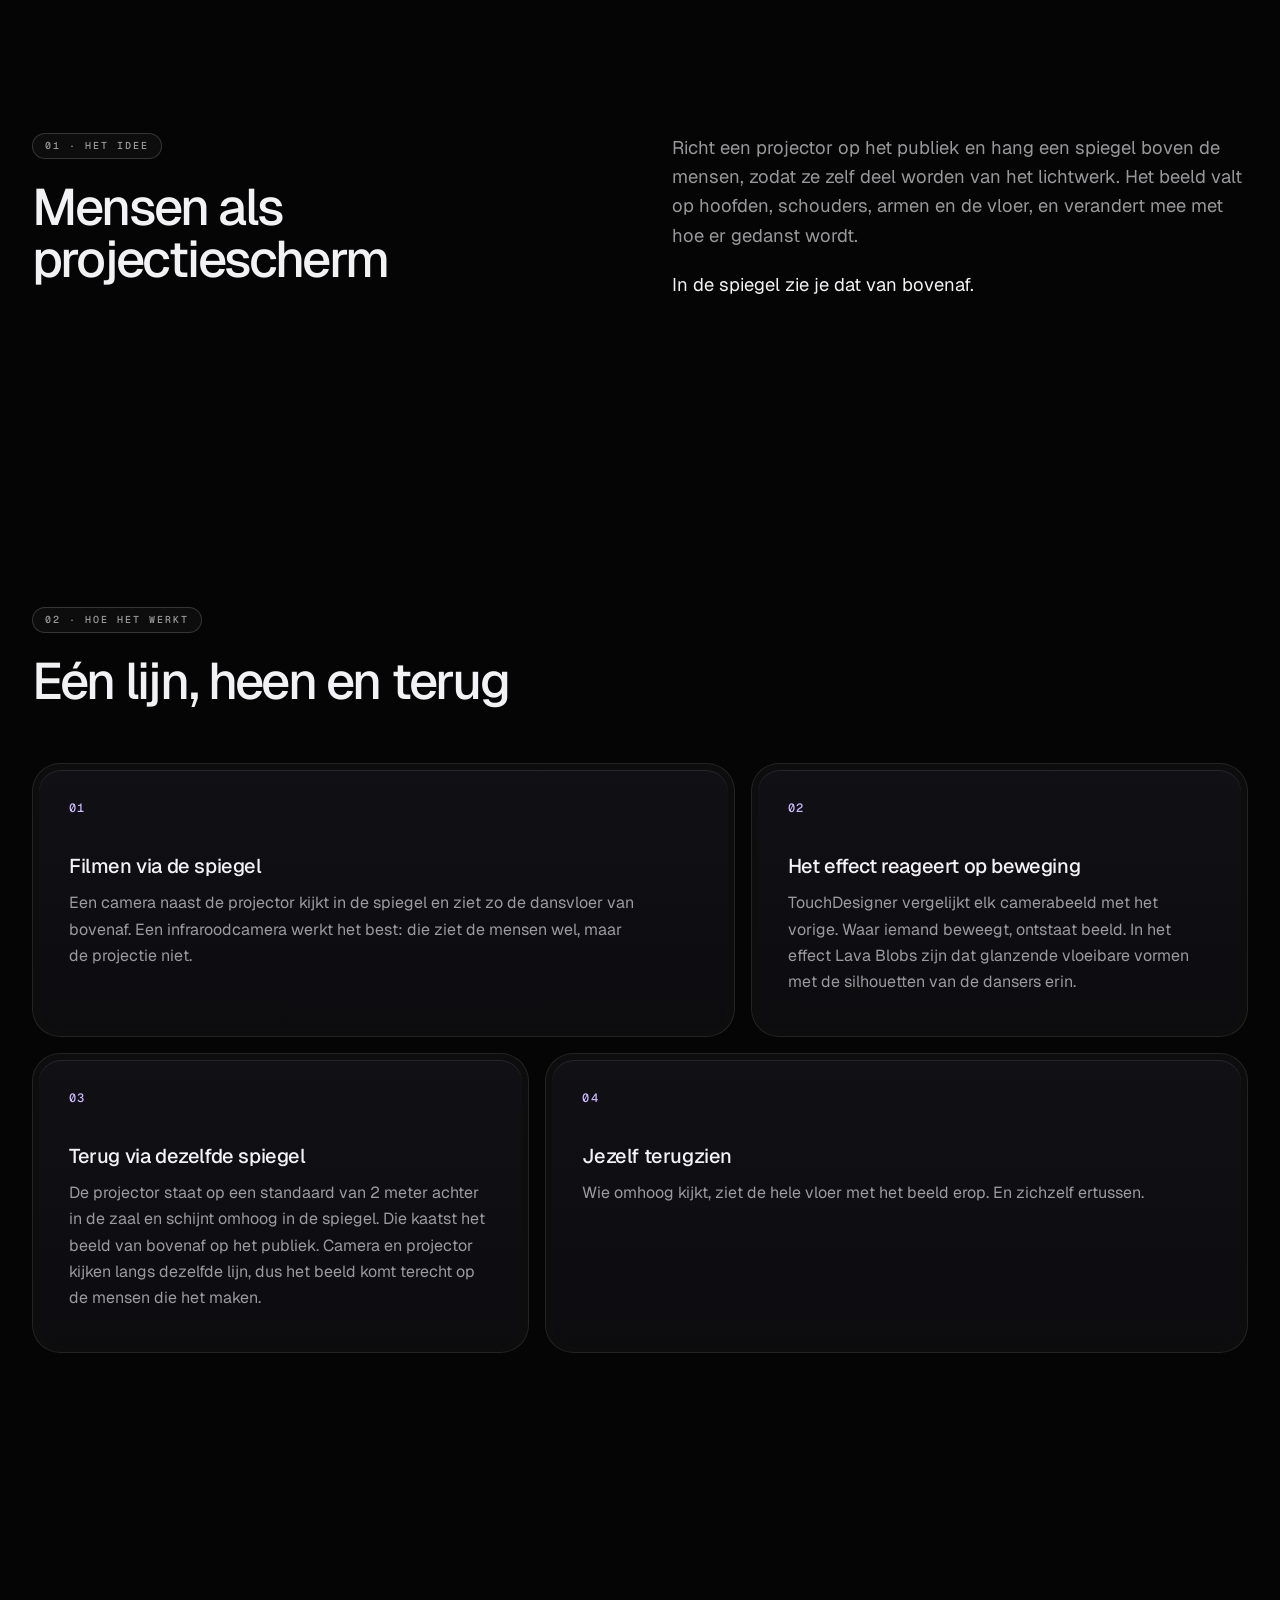
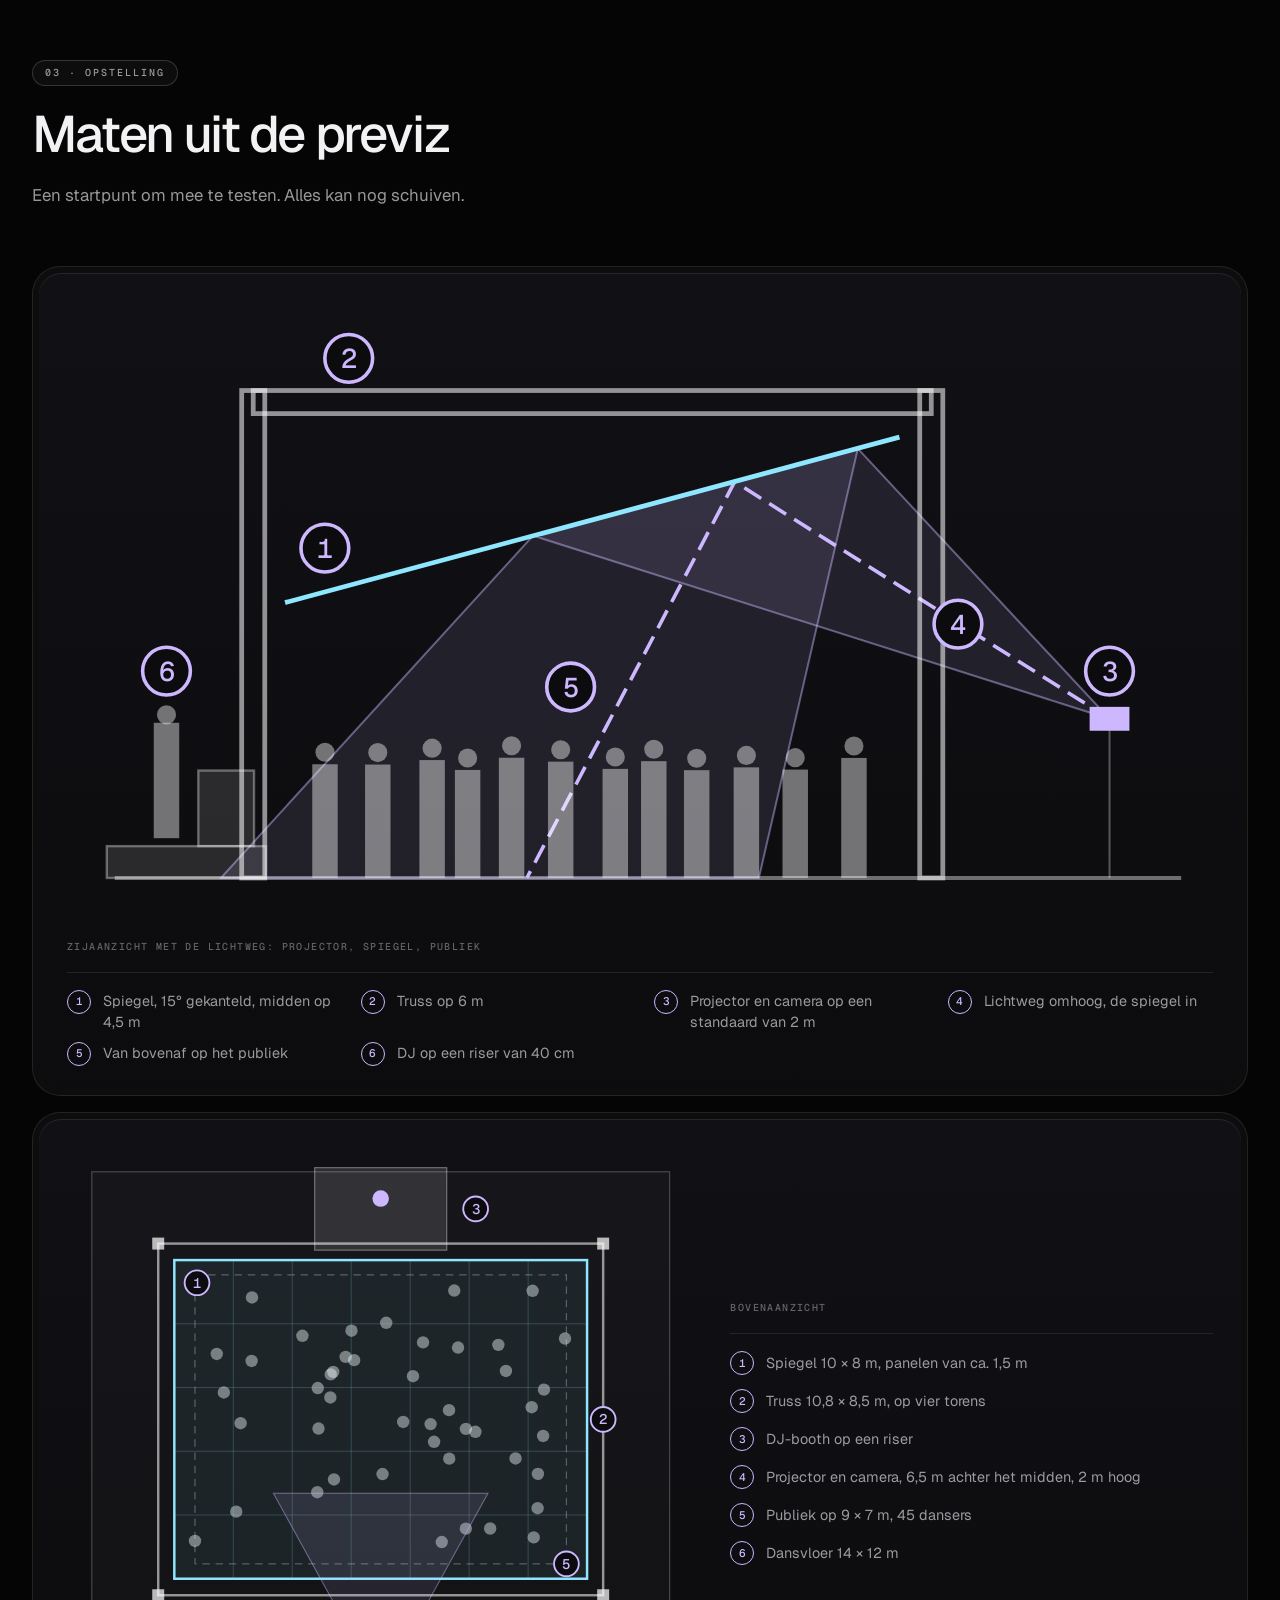
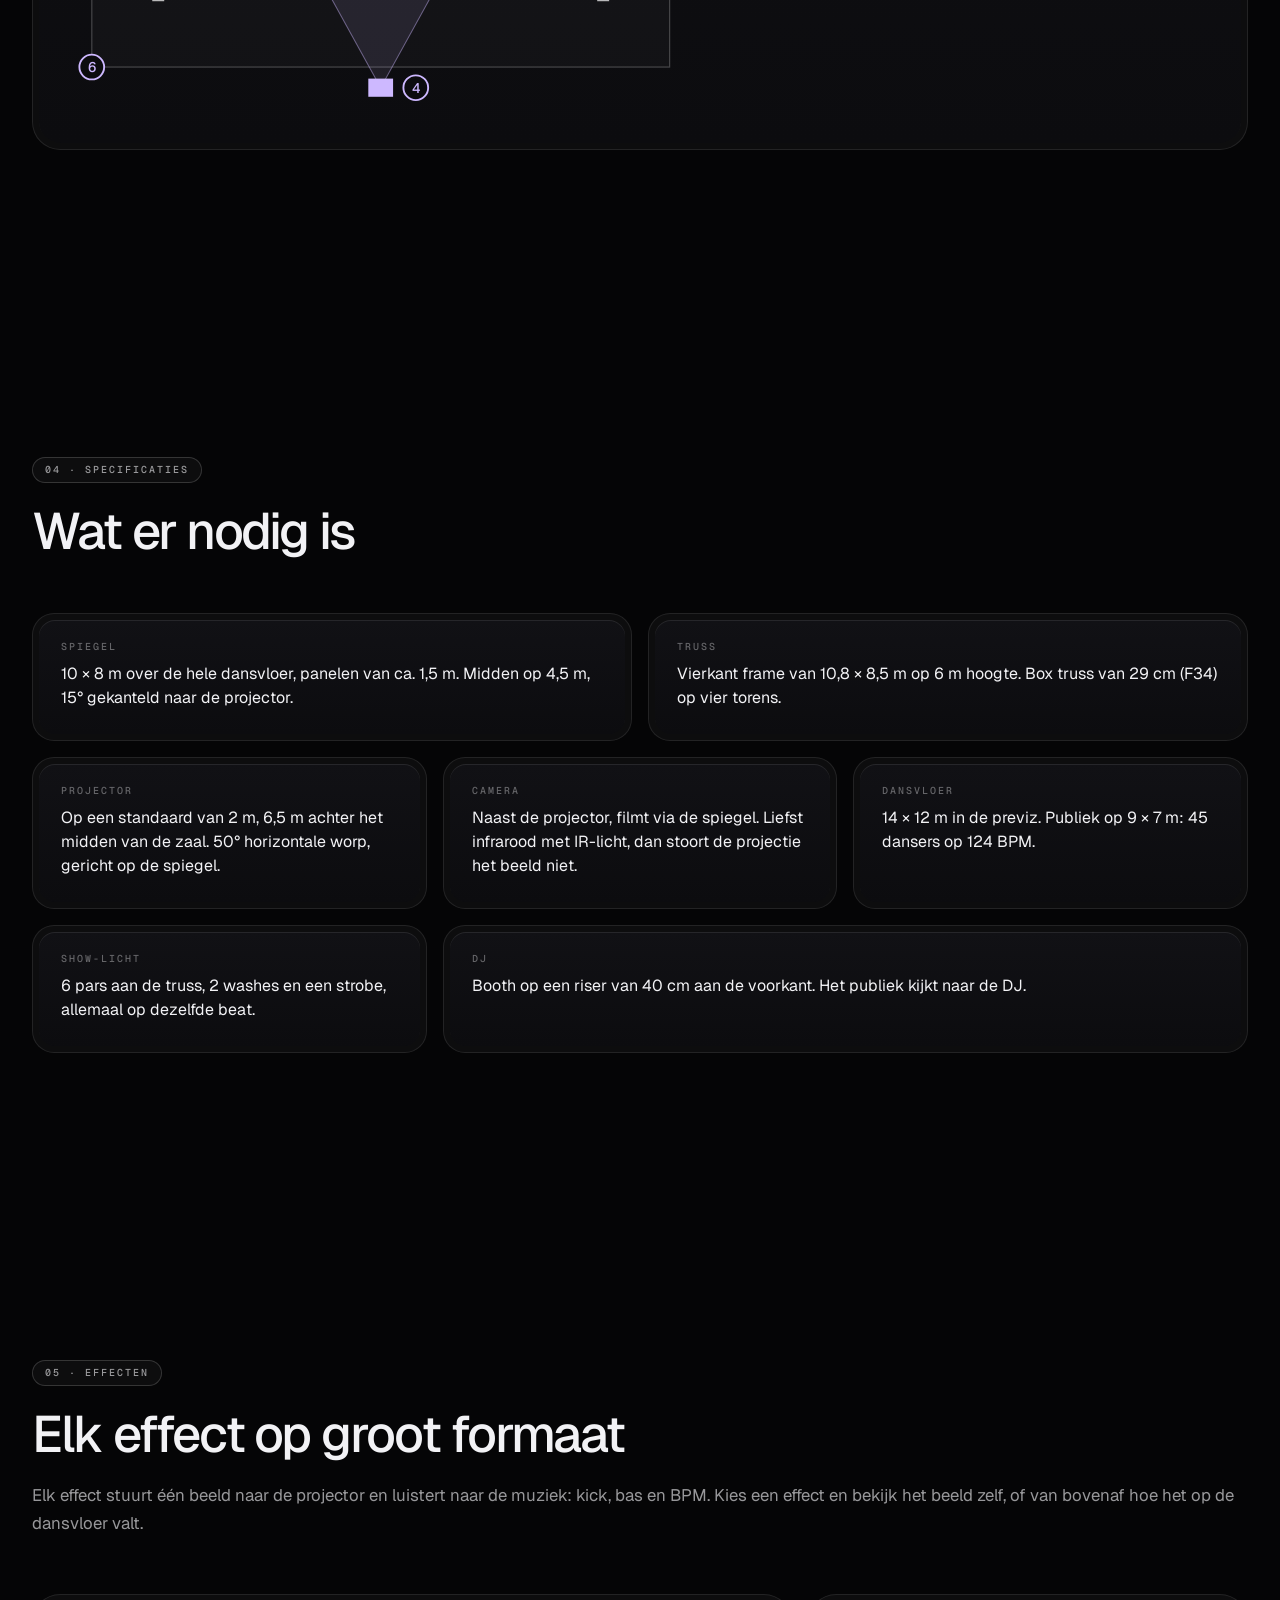
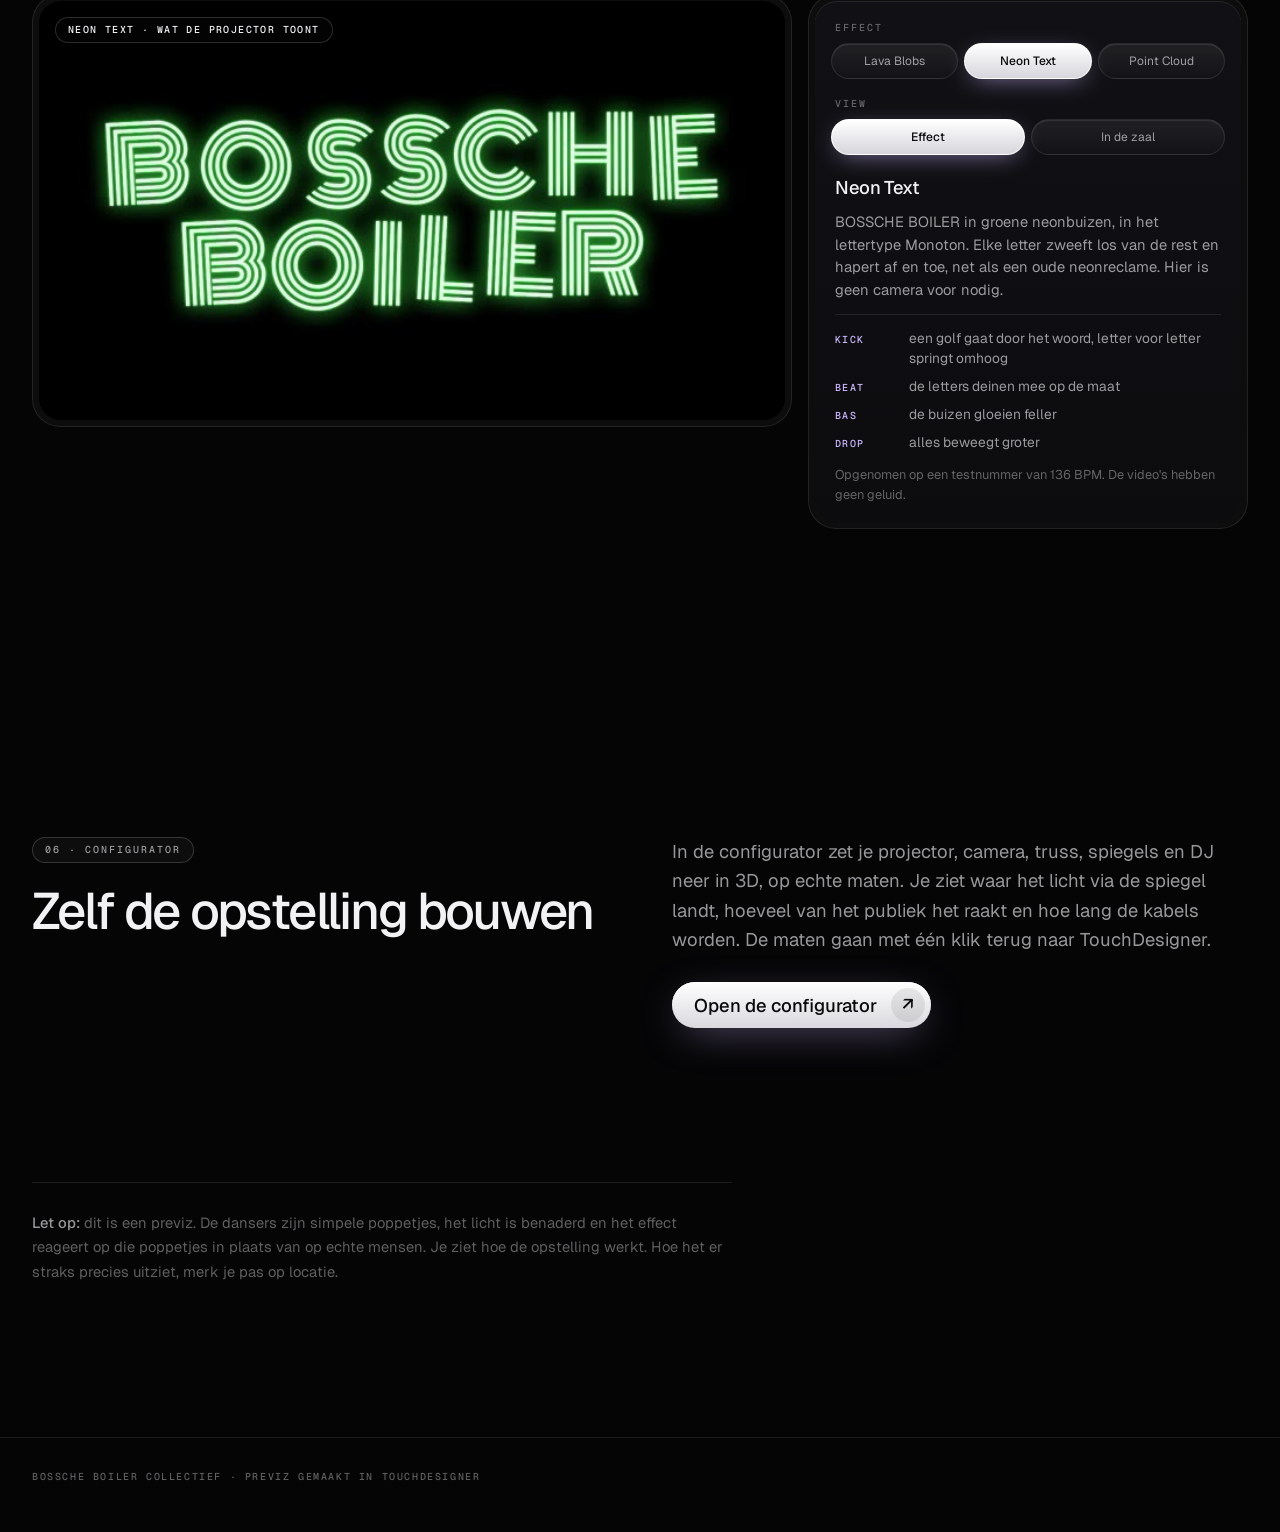
==== commit 082e7e03: "Add a large effects player and the collective's final setup with mirror motors The effects were only" ====
--- a/index.html
+++ b/index.html
@@ -7,7 +7,7 @@
 <link rel="preconnect" href="https://fonts.googleapis.com">
 <link rel="preconnect" href="https://fonts.gstatic.com" crossorigin>
 <link rel="stylesheet" href="https://fonts.googleapis.com/css2?family=Geist:wght@300;400;500;600&family=Geist+Mono:wght@400;500&display=swap">
-<link rel="stylesheet" href="style.css?v=6">
+<link rel="stylesheet" href="style.css?v=7">
 </head>
 <body>
 
@@ -23,6 +23,7 @@
 	<a href="#werking">Werking</a>
 	<a href="#opstelling">Opstelling</a>
 	<a href="#specs">Specs</a>
+	<a href="#effecten">Effecten</a>
 	<a href="configurator.html">Configurator</a>
 </nav>
 
@@ -168,17 +169,33 @@
 		<div class="bento specs" id="specList"></div>
 	</section>
 
-	<section class="wrap split" id="effecten">
-		<div class="split-head reveal">
+	<section class="wrap" id="effecten">
+		<div class="section-head reveal">
 			<span class="tag">05 · Effecten</span>
-			<h2>Los te wisselen</h2>
-		</div>
-		<div class="split-body reveal">
-			<p>Effecten staan los van de opstelling. Elk effect krijgt hetzelfde camerabeeld en stuurt één beeld naar de projector, dus een nieuw effect plug je erin zonder aan de opstelling te komen.</p>
-			<ul class="effect-list">
-				<li><strong>Lava Blobs</strong><span>klaar</span><p>Beweging maakt een soort was die opstijgt, samensmelt en weer oplost, met de contouren van de dansers erin.</p></li>
-				<li><strong>Slot 2 t/m 4</strong><span>nog leeg</span><p>Ruimte voor ideeën uit het collectief.</p></li>
-			</ul>
+			<h2>Elk effect op groot formaat</h2>
+			<p class="section-intro">Elk effect stuurt één beeld naar de projector en luistert naar de muziek: kick, bas en BPM. Kies een effect en bekijk het beeld zelf, of van bovenaf hoe het op de dansvloer valt.</p>
+		</div>
+		<div class="showcase reveal">
+			<div class="bezel">
+				<div class="bezel-core stage" id="showcaseStage">
+					<video id="showcaseVideo" class="main-video" muted loop playsinline preload="none"></video>
+					<div class="stage-label" id="showcaseLabel"></div>
+				</div>
+			</div>
+			<aside class="bezel" aria-label="Effect kiezen">
+				<div class="bezel-core panel showcase-panel">
+					<h2 class="panel-title">Effect</h2>
+					<div class="grid grid-3" id="showcaseEffects"></div>
+					<h2 class="panel-title">View</h2>
+					<div class="grid grid-2" id="showcaseViews"></div>
+					<div class="showcase-info">
+						<h3 id="showcaseTitle"></h3>
+						<p id="showcaseText"></p>
+						<ul class="audio-list" id="showcaseAudio"></ul>
+						<p class="showcase-footnote">Opgenomen op een testnummer van 136 BPM. De video's hebben geen geluid.</p>
+					</div>
+				</div>
+			</aside>
 		</div>
 	</section>
 
@@ -206,6 +223,6 @@
 </footer>
 
 <script src="spec.js?v=2"></script>
-<script src="app.js?v=5"></script>
+<script src="app.js?v=6"></script>
 </body>
 </html>
--- a/style.css
+++ b/style.css
@@ -706,6 +706,65 @@
 	line-height: 1.5;
 }
 
+/* Effects showcase: a large player with the effect choice beside it, like the viewer */
+.showcase {
+	display: grid;
+	grid-template-columns: minmax(0, 1fr) 440px;
+	gap: 16px;
+	align-items: start;
+}
+
+.grid-2 {
+	grid-template-columns: repeat(2, 1fr);
+}
+
+.showcase-info {
+	display: grid;
+	gap: 12px;
+	margin: 22px 4px 0;
+}
+
+.showcase-info h3 {
+	font-size: 1.15rem;
+}
+
+.showcase-info p {
+	color: var(--soft);
+	font-size: 0.92rem;
+	line-height: 1.55;
+}
+
+.audio-list {
+	display: grid;
+	gap: 8px;
+	margin: 0;
+	padding: 14px 0 0;
+	border-top: 1px solid var(--hairline);
+	list-style: none;
+}
+
+.audio-list li {
+	display: grid;
+	grid-template-columns: 64px minmax(0, 1fr);
+	gap: 10px;
+	align-items: baseline;
+	color: var(--soft);
+	font-size: 0.86rem;
+	line-height: 1.45;
+}
+
+.audio-list span {
+	color: var(--lilac);
+	font: 500 10px/1.6 var(--mono);
+	letter-spacing: 0.14em;
+	text-transform: uppercase;
+}
+
+.showcase-info .showcase-footnote {
+	color: var(--faint);
+	font-size: 0.8rem;
+}
+
 /* Effects list */
 .effect-list {
 	display: grid;
@@ -822,8 +881,14 @@
 }
 
 @media (max-width: 1180px) {
-	.viewer {
+	.viewer,
+	.showcase {
 		grid-template-columns: 1fr;
+	}
+
+	/* The showcase panel keeps its single column; only the viewer panel splits in two */
+	.showcase-panel {
+		display: block;
 	}
 
 	/* Panel below the video: camera on the left, effect and look on the right */
@@ -884,7 +949,7 @@
 		padding-top: 120px;
 	}
 
-	.island a:not(.island-brand):not([href="#previz"]):not([href="configurator.html"]) {
+	.island a:not(.island-brand):not([href="#previz"]):not([href="#effecten"]):not([href="configurator.html"]) {
 		display: none;
 	}
 
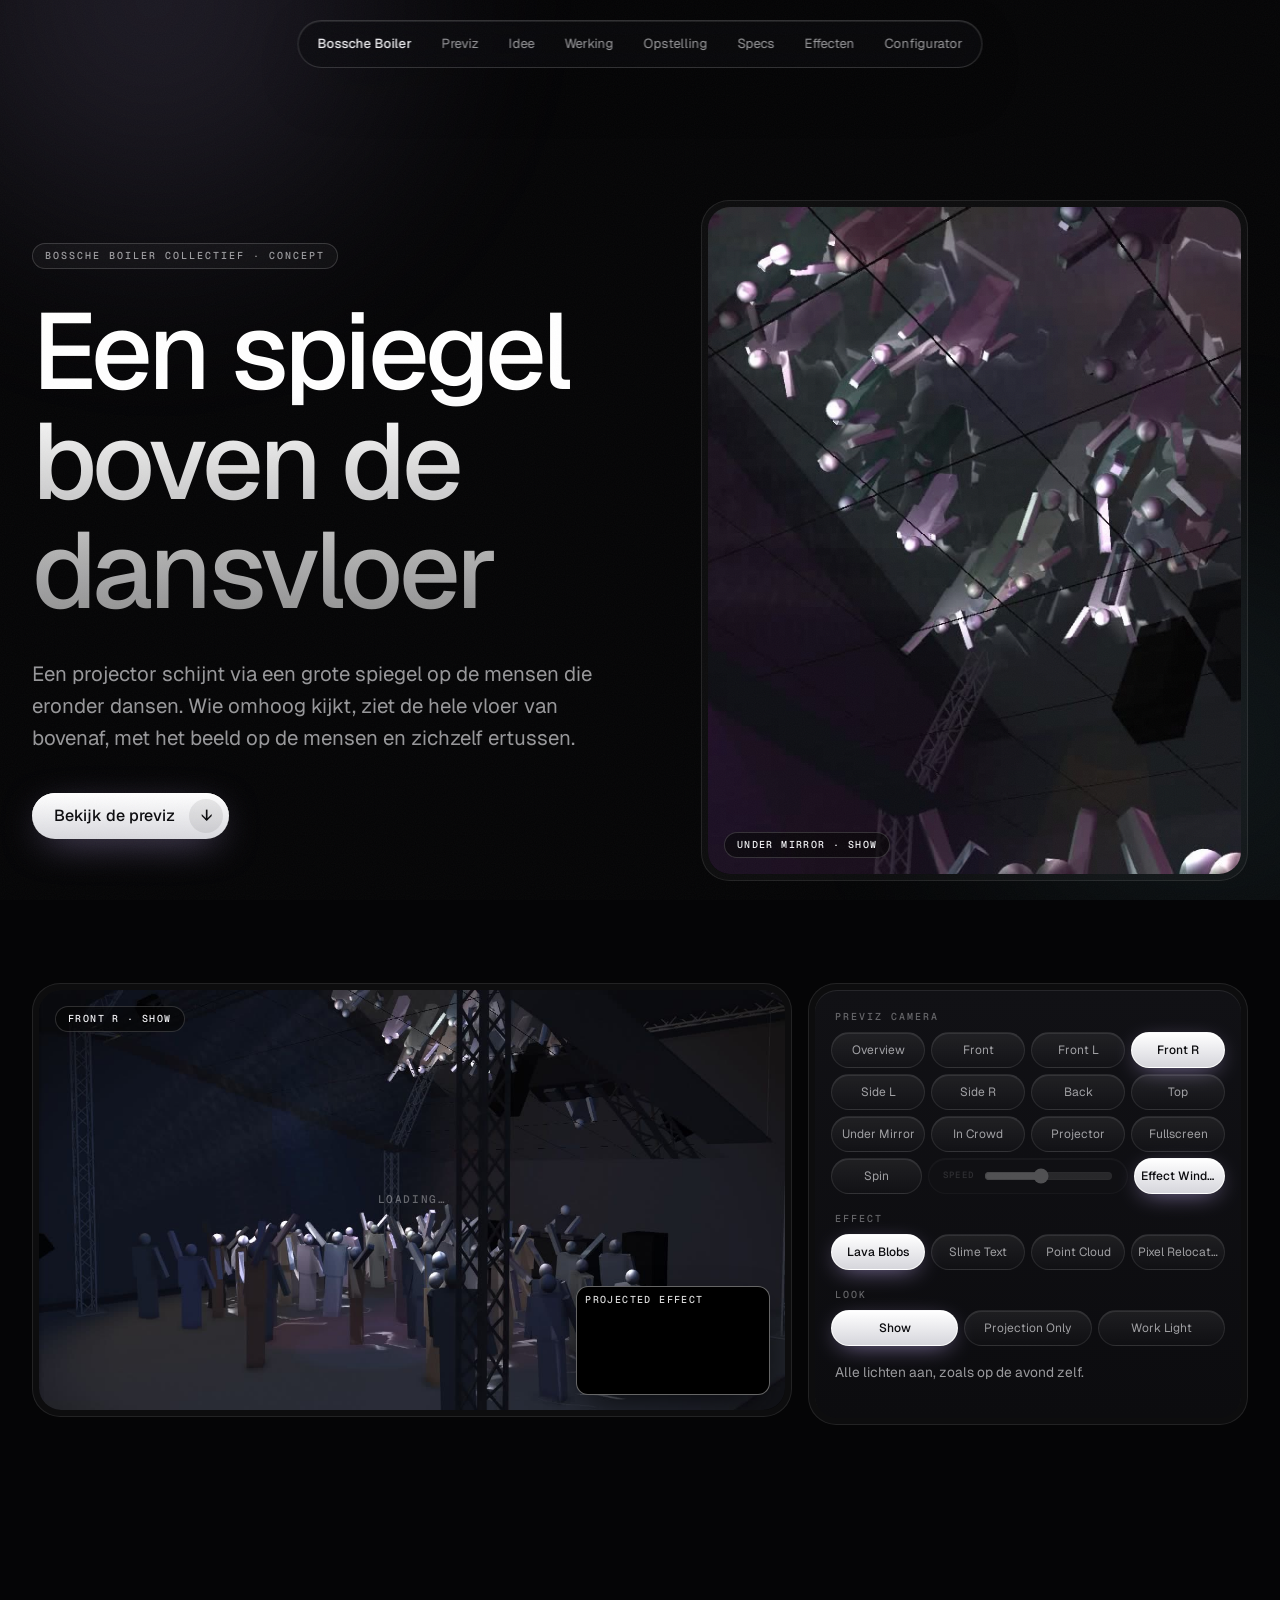
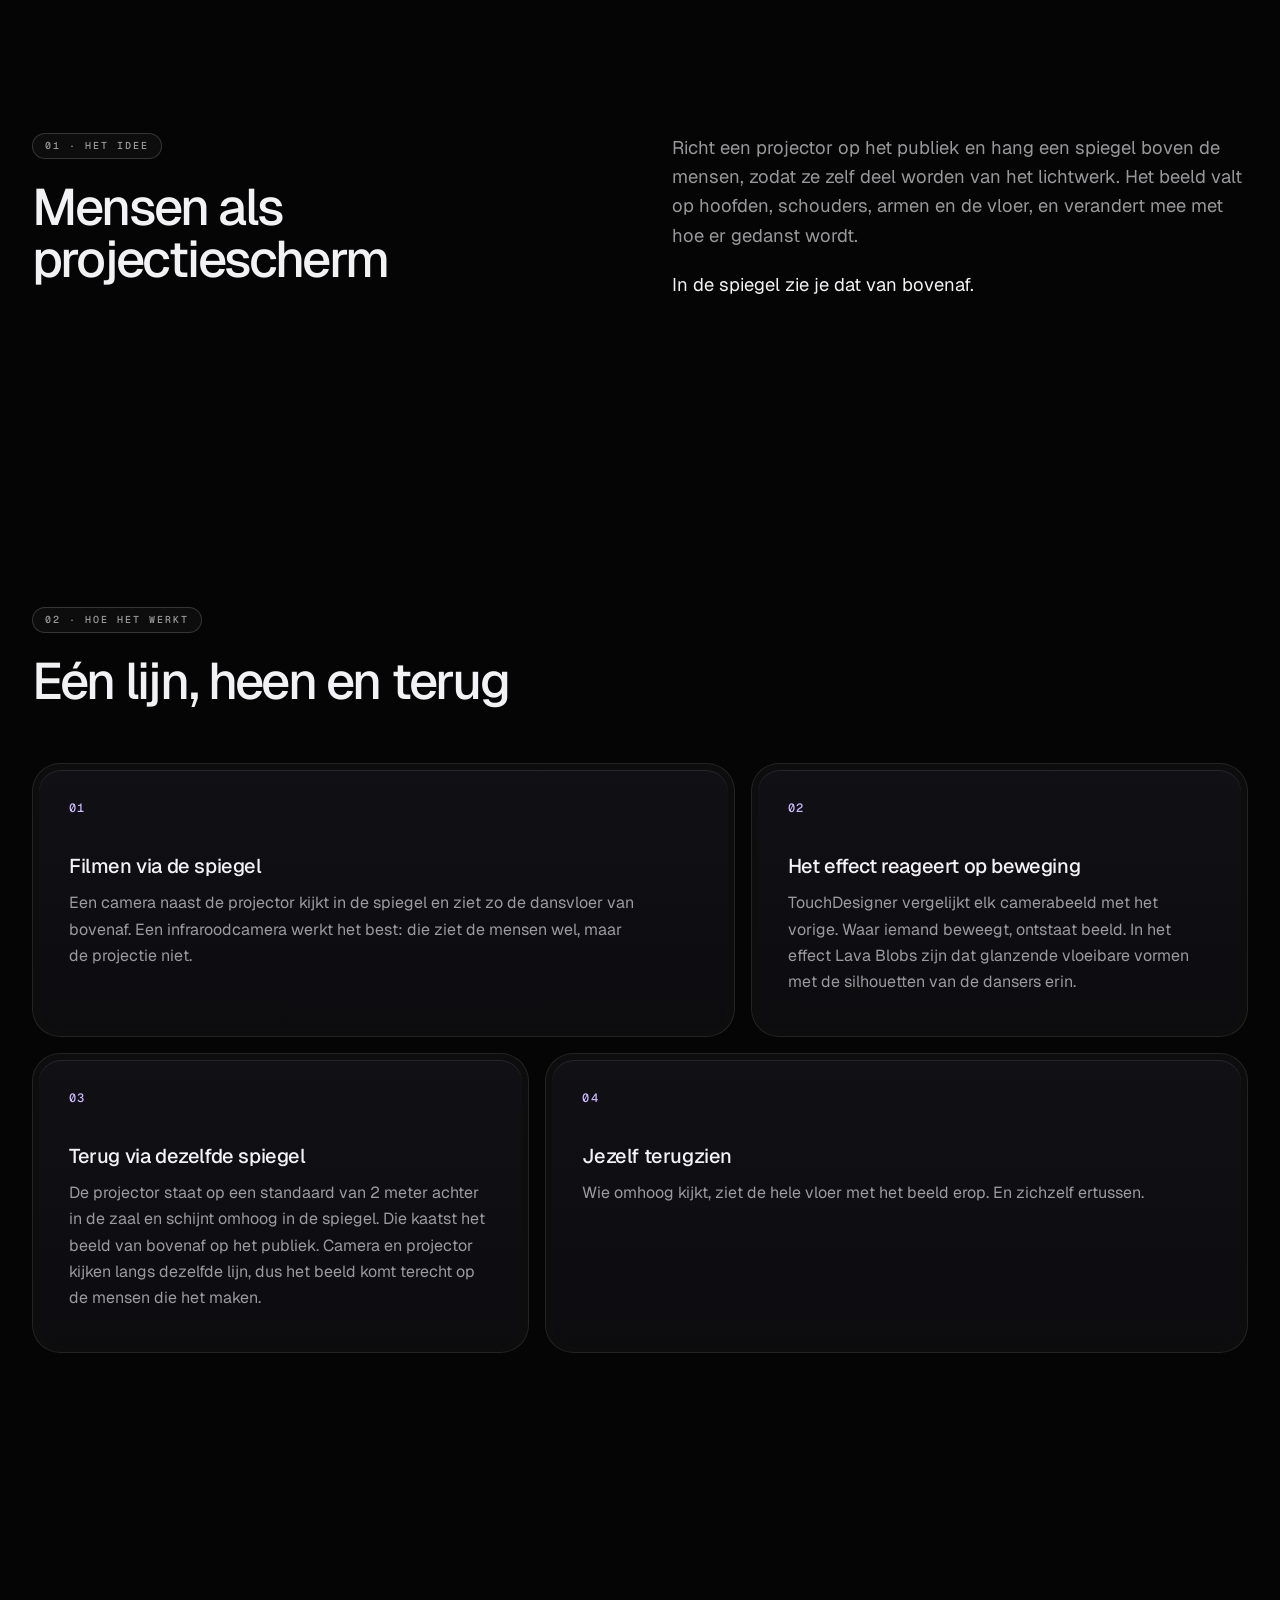
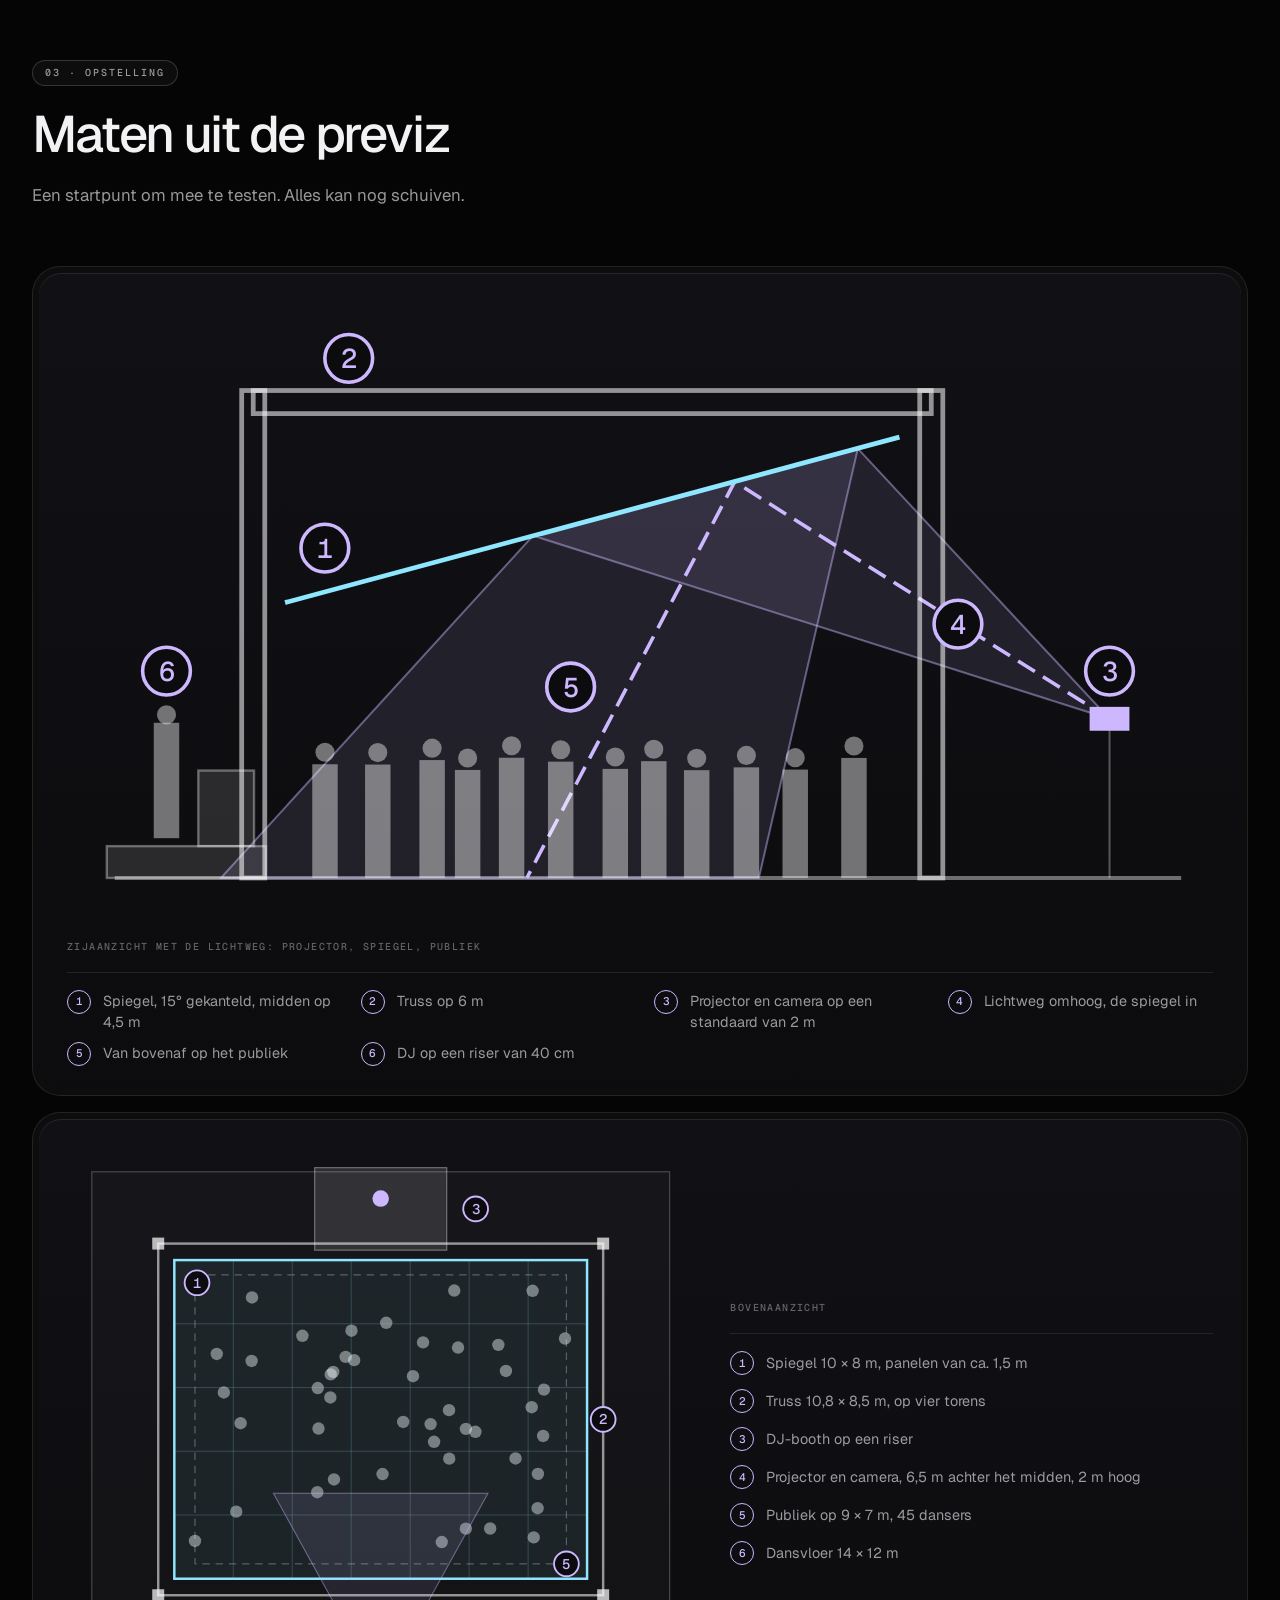
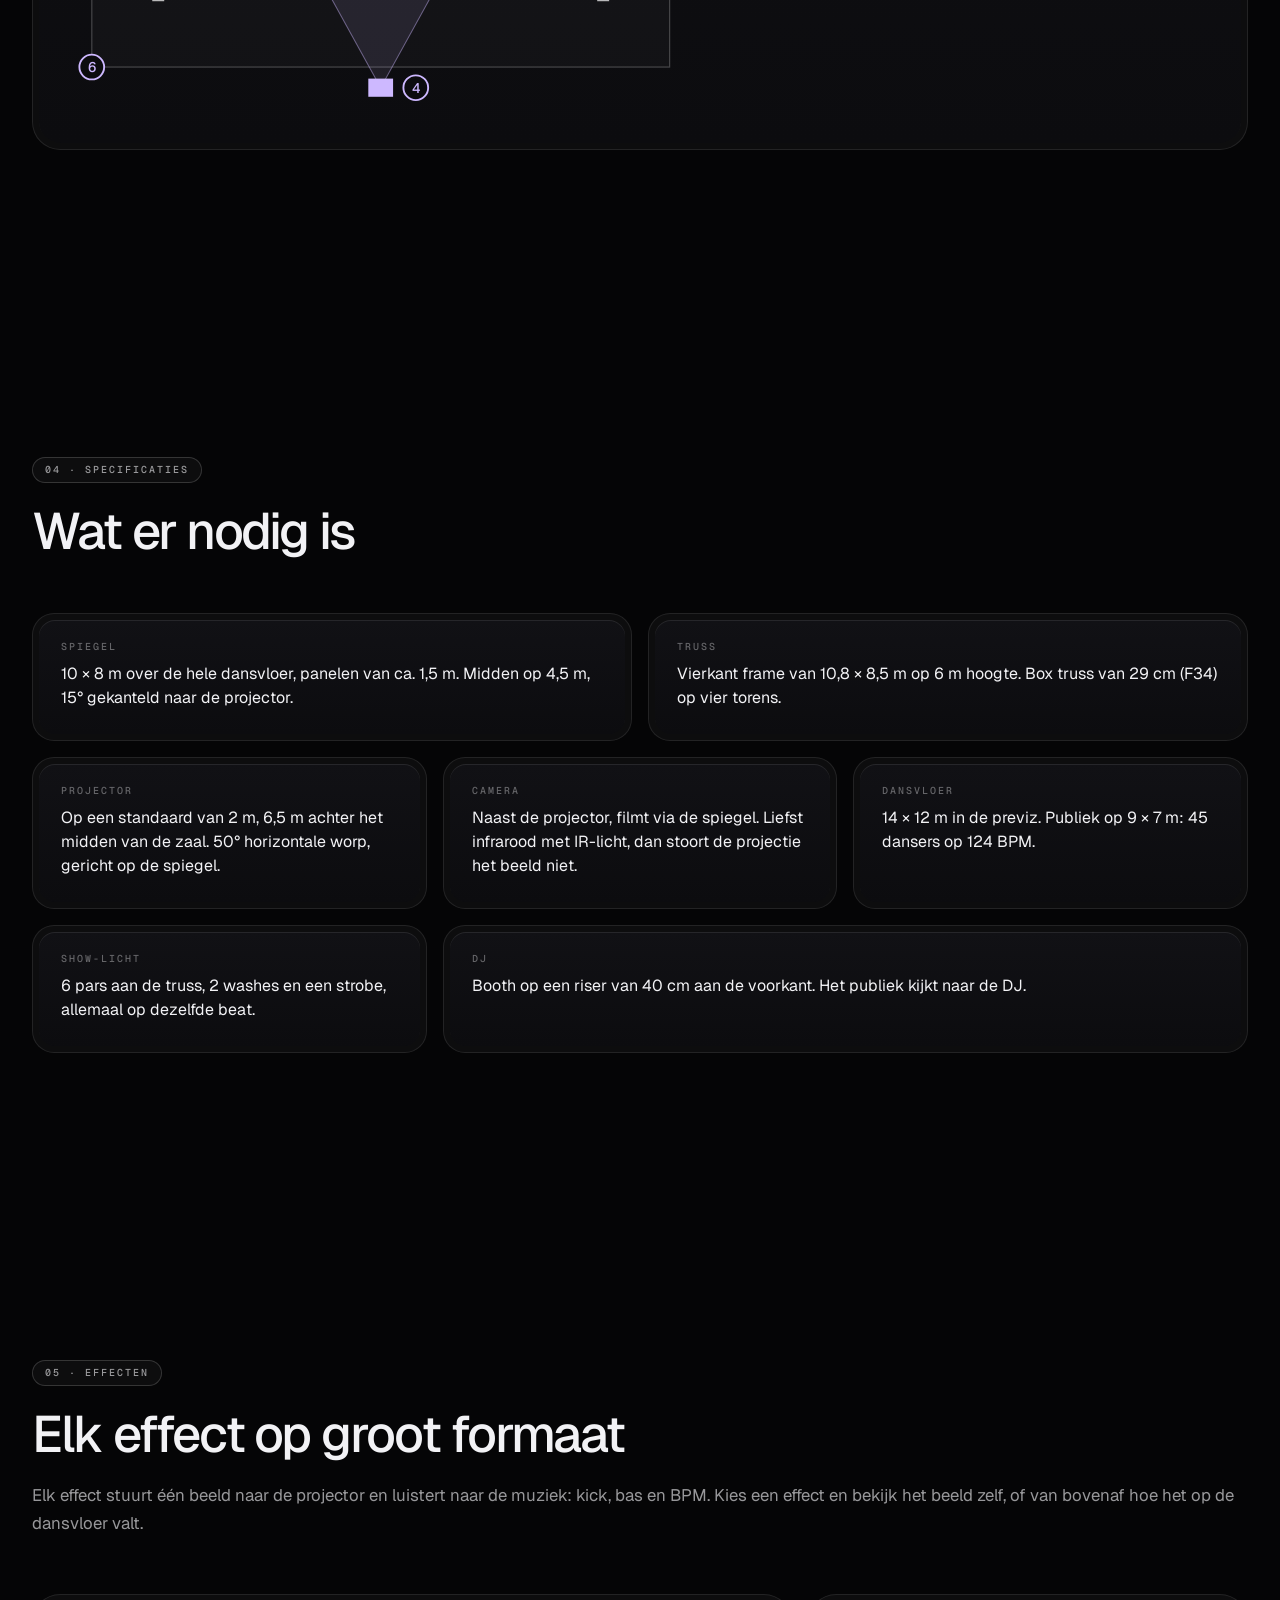
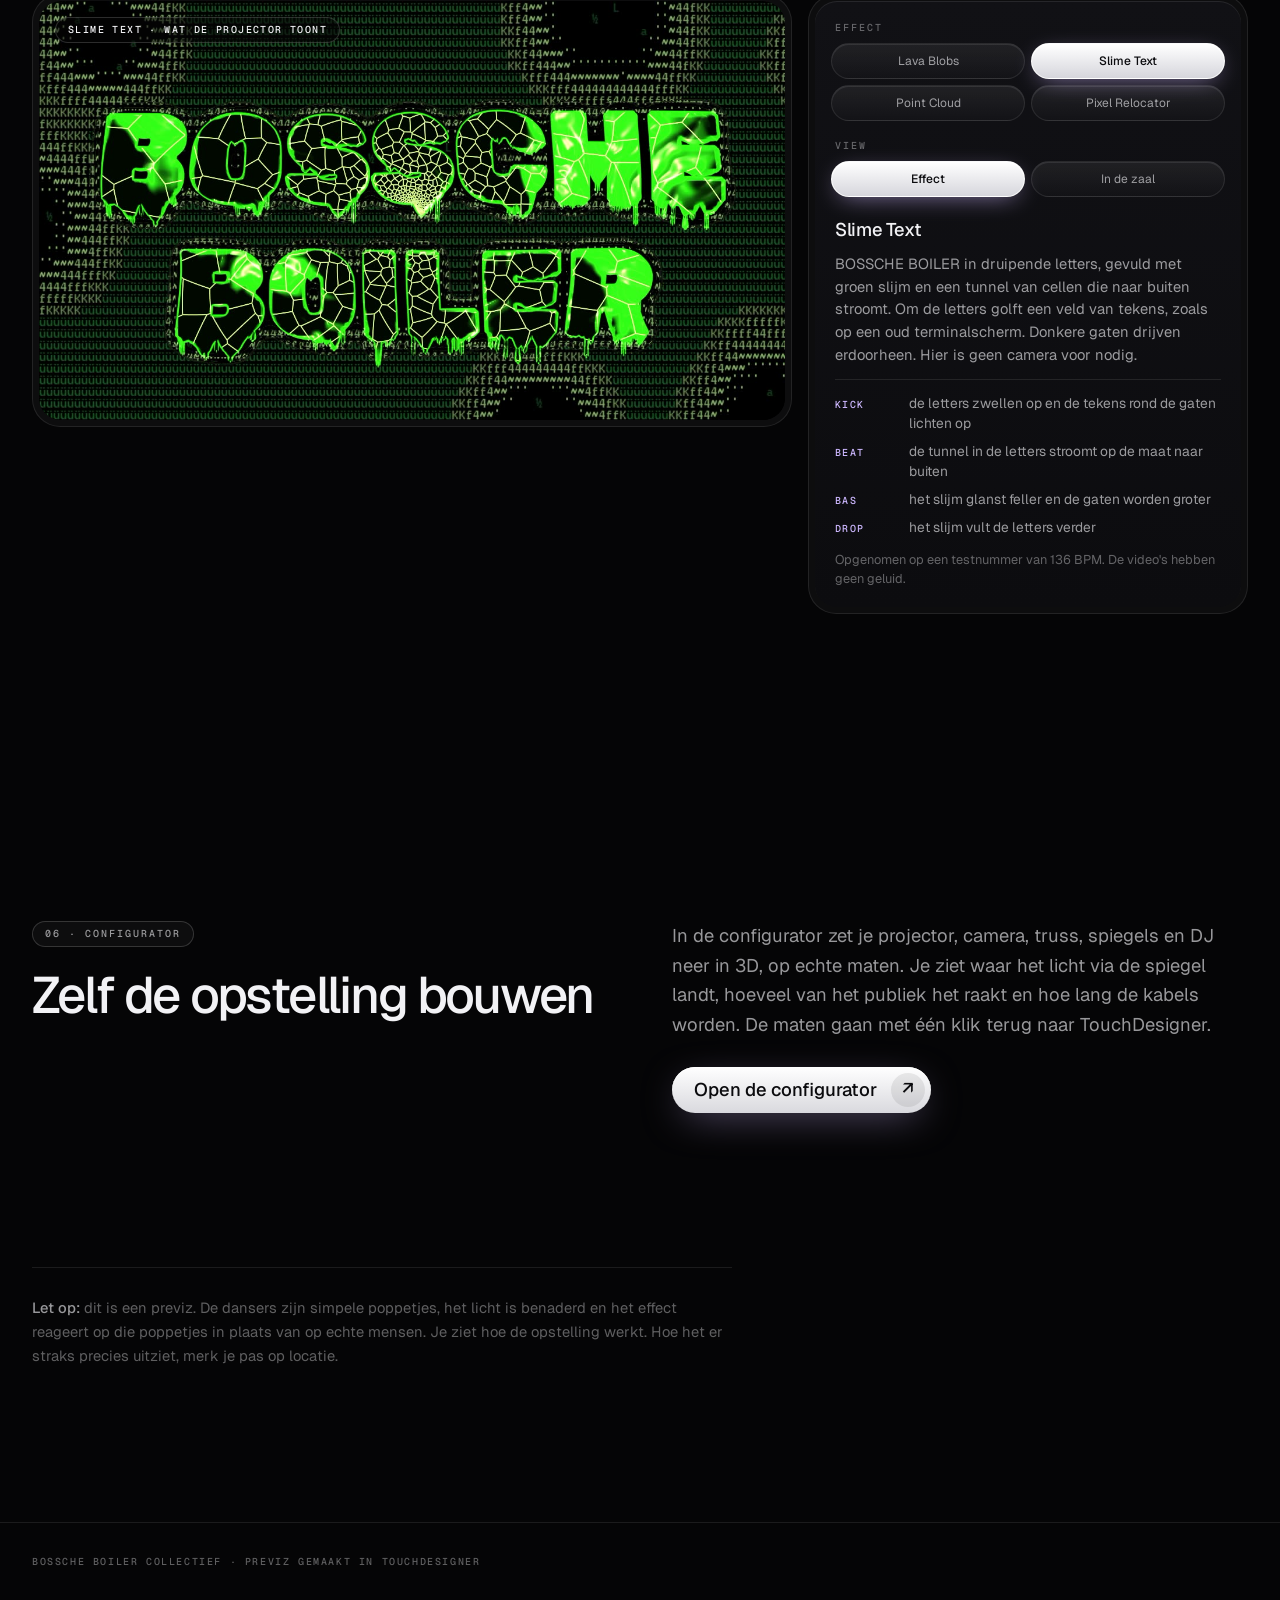
==== commit 883f6562: "Replace the neon text with slime text and add the Pixel Relocator, with full-size effect clips The t" ====
--- a/index.html
+++ b/index.html
@@ -185,7 +185,7 @@
 			<aside class="bezel" aria-label="Effect kiezen">
 				<div class="bezel-core panel showcase-panel">
 					<h2 class="panel-title">Effect</h2>
-					<div class="grid grid-3" id="showcaseEffects"></div>
+					<div class="grid grid-2" id="showcaseEffects"></div>
 					<h2 class="panel-title">View</h2>
 					<div class="grid grid-2" id="showcaseViews"></div>
 					<div class="showcase-info">
@@ -223,6 +223,6 @@
 </footer>
 
 <script src="spec.js?v=2"></script>
-<script src="app.js?v=6"></script>
+<script src="app.js?v=7"></script>
 </body>
 </html>
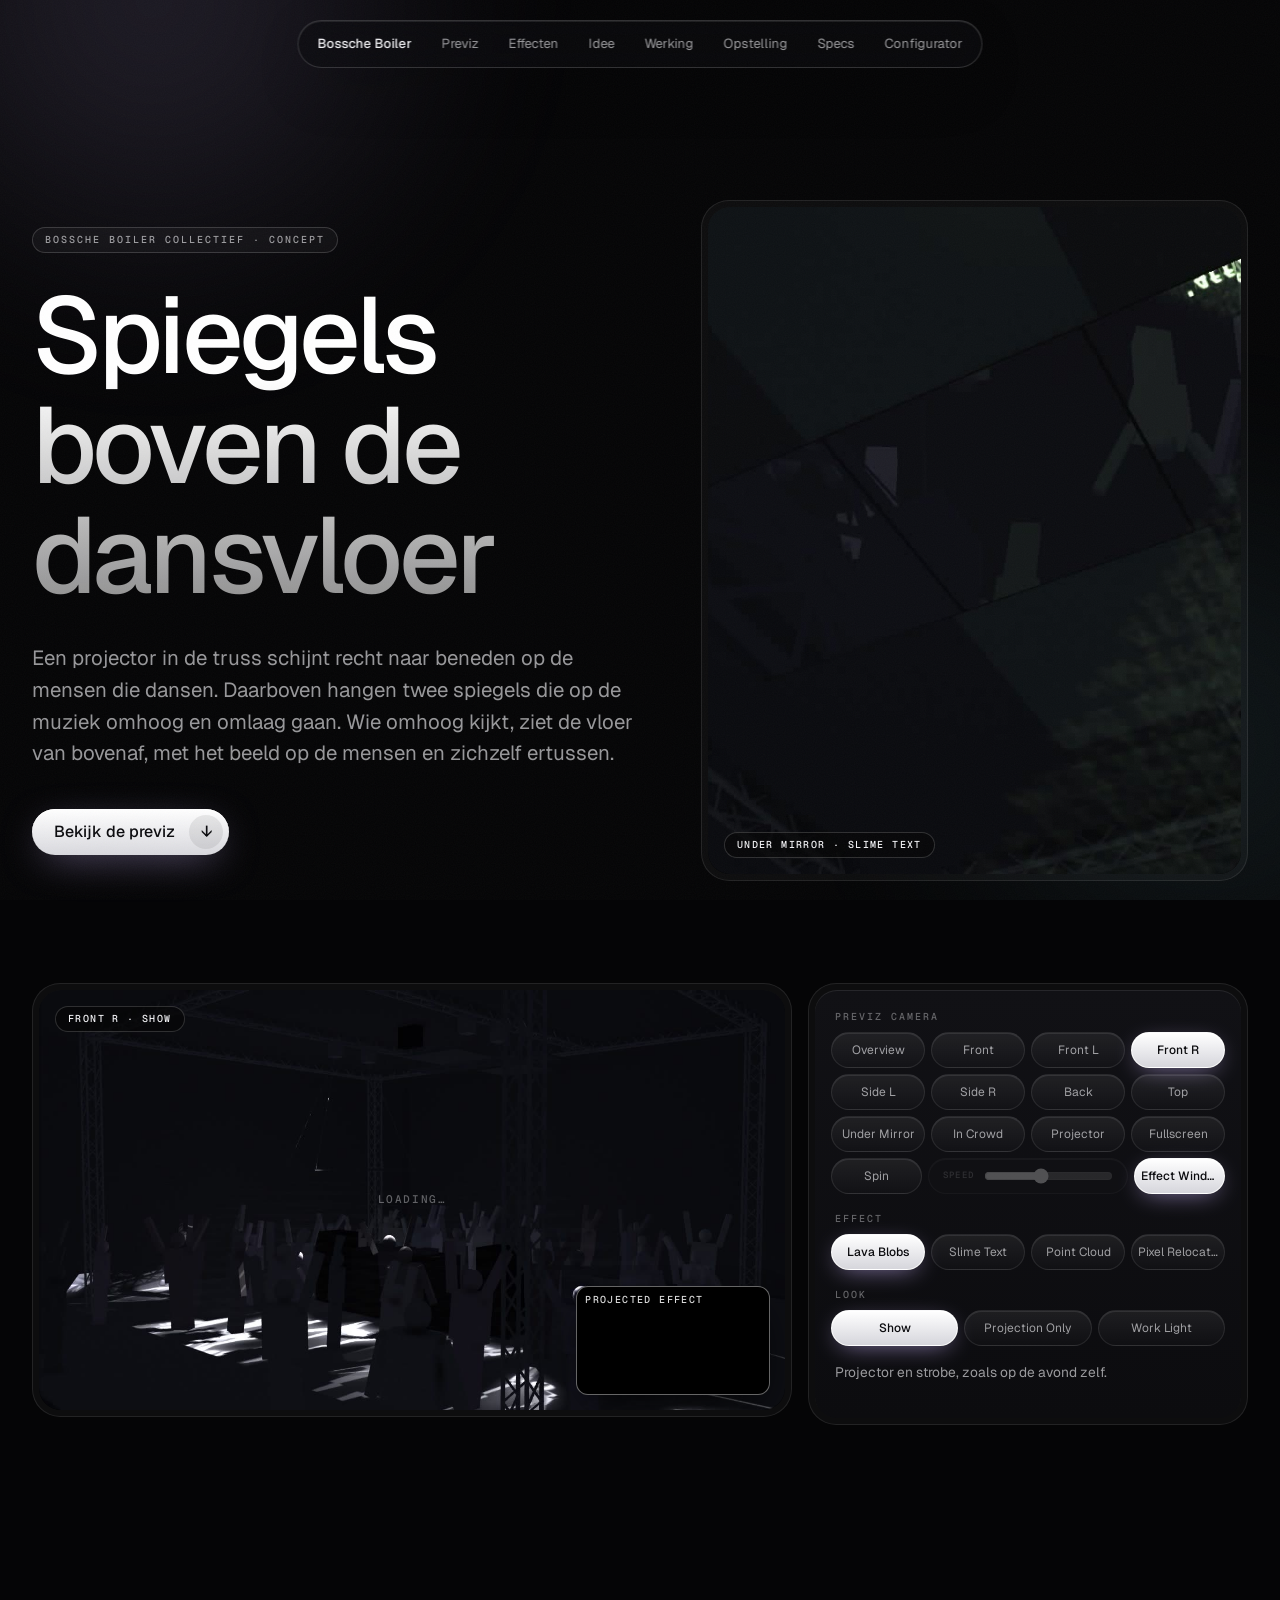
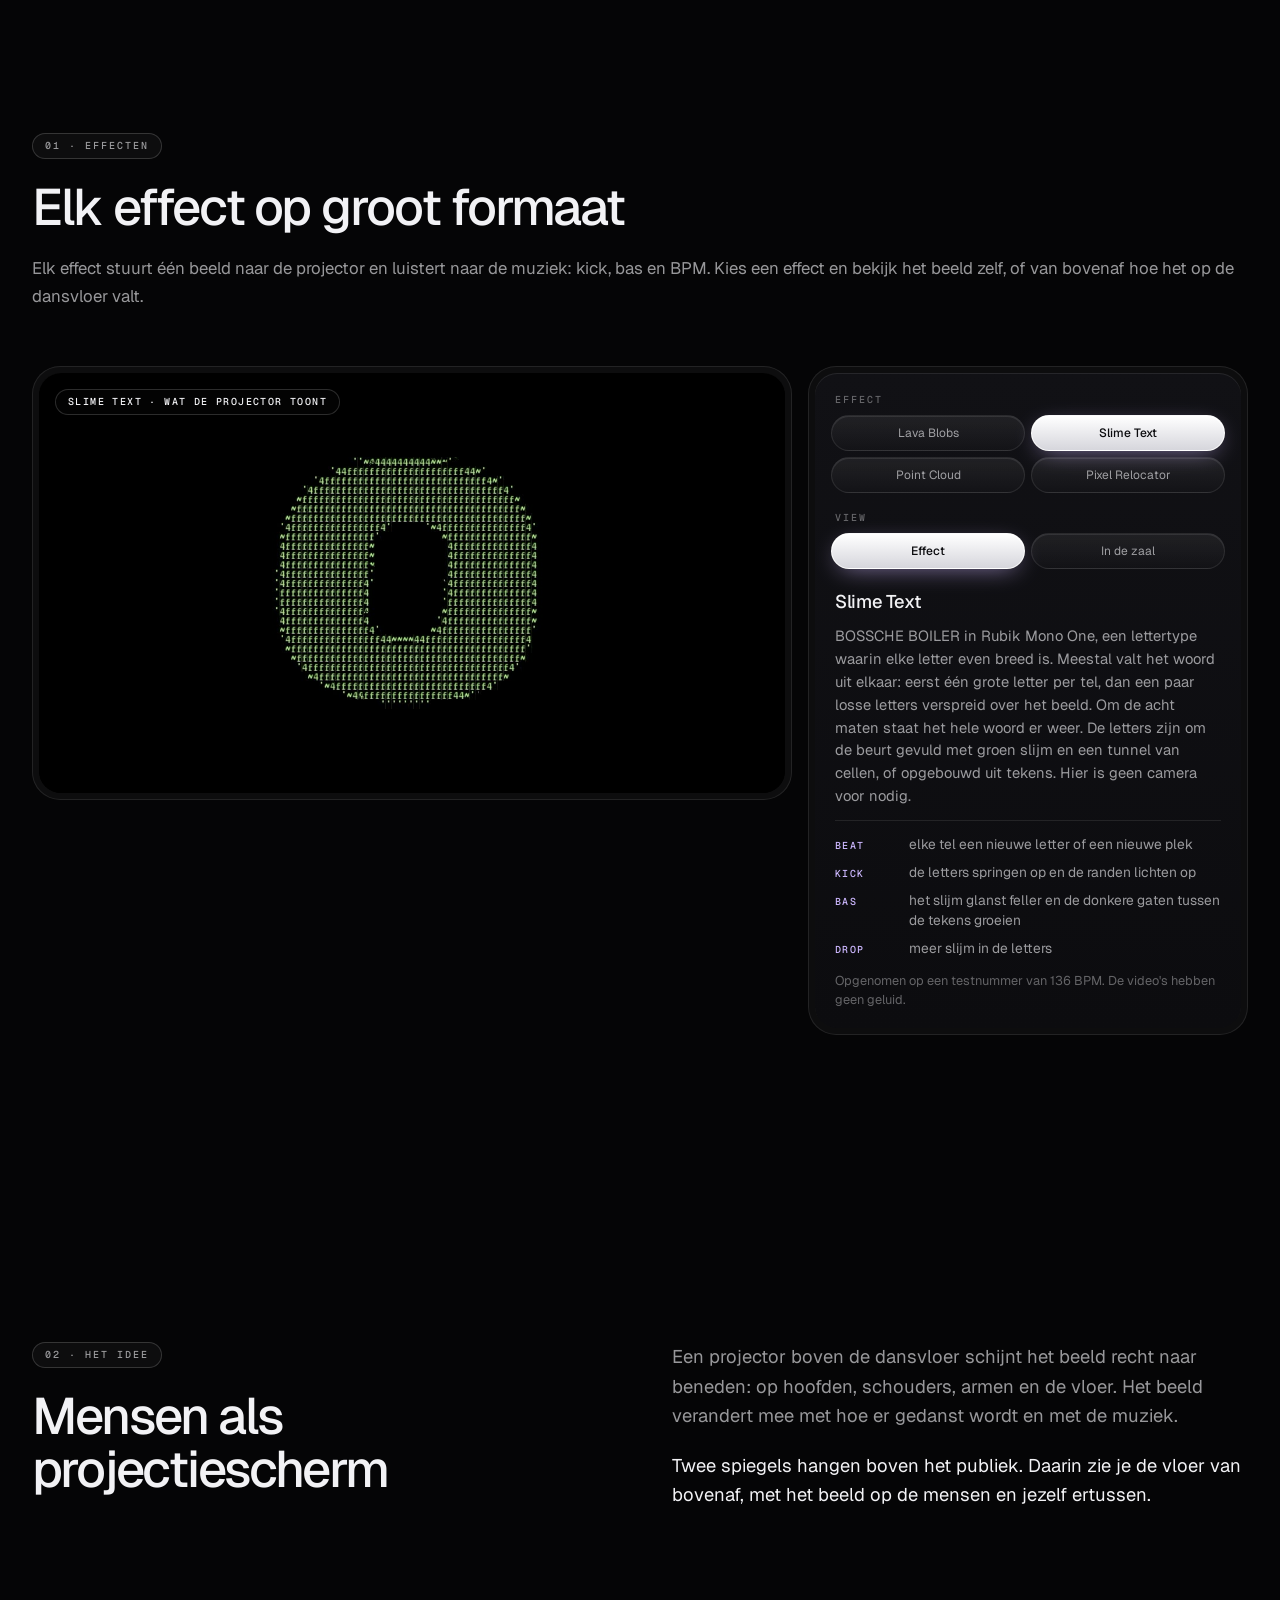
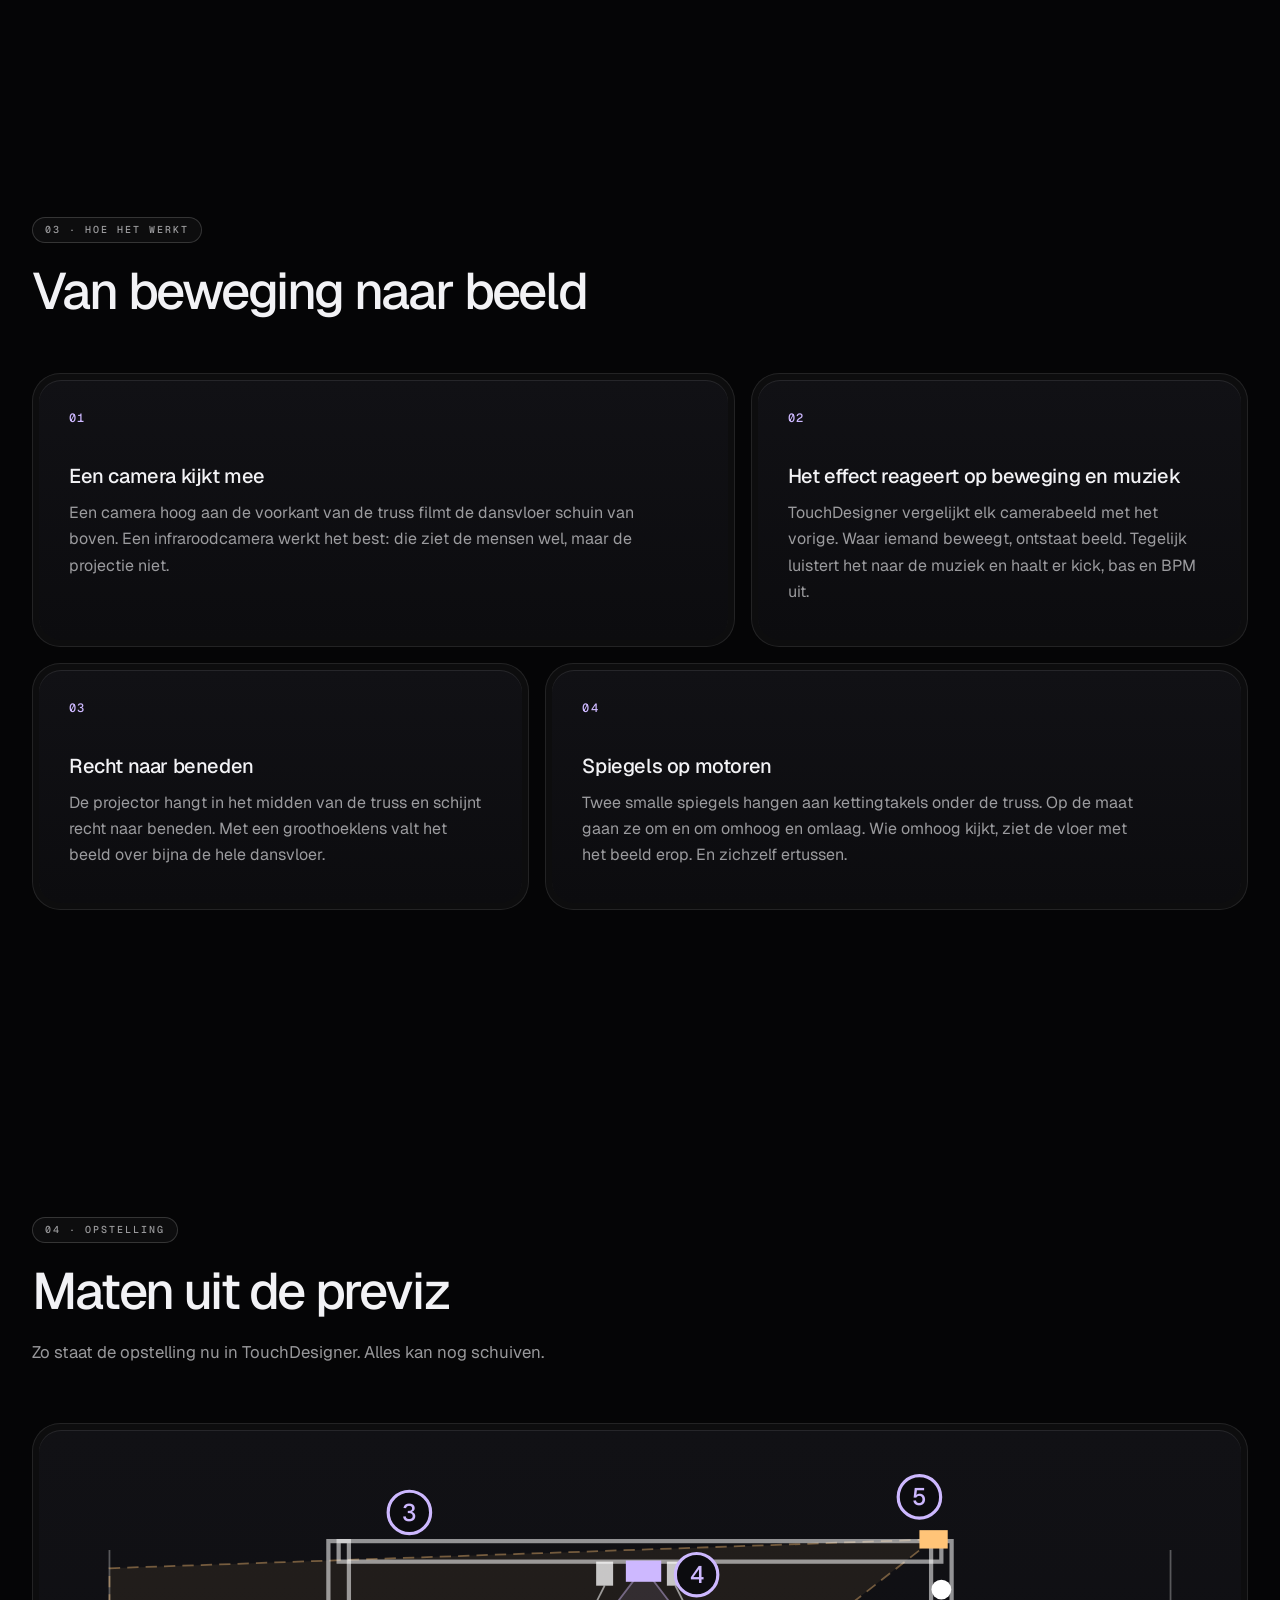
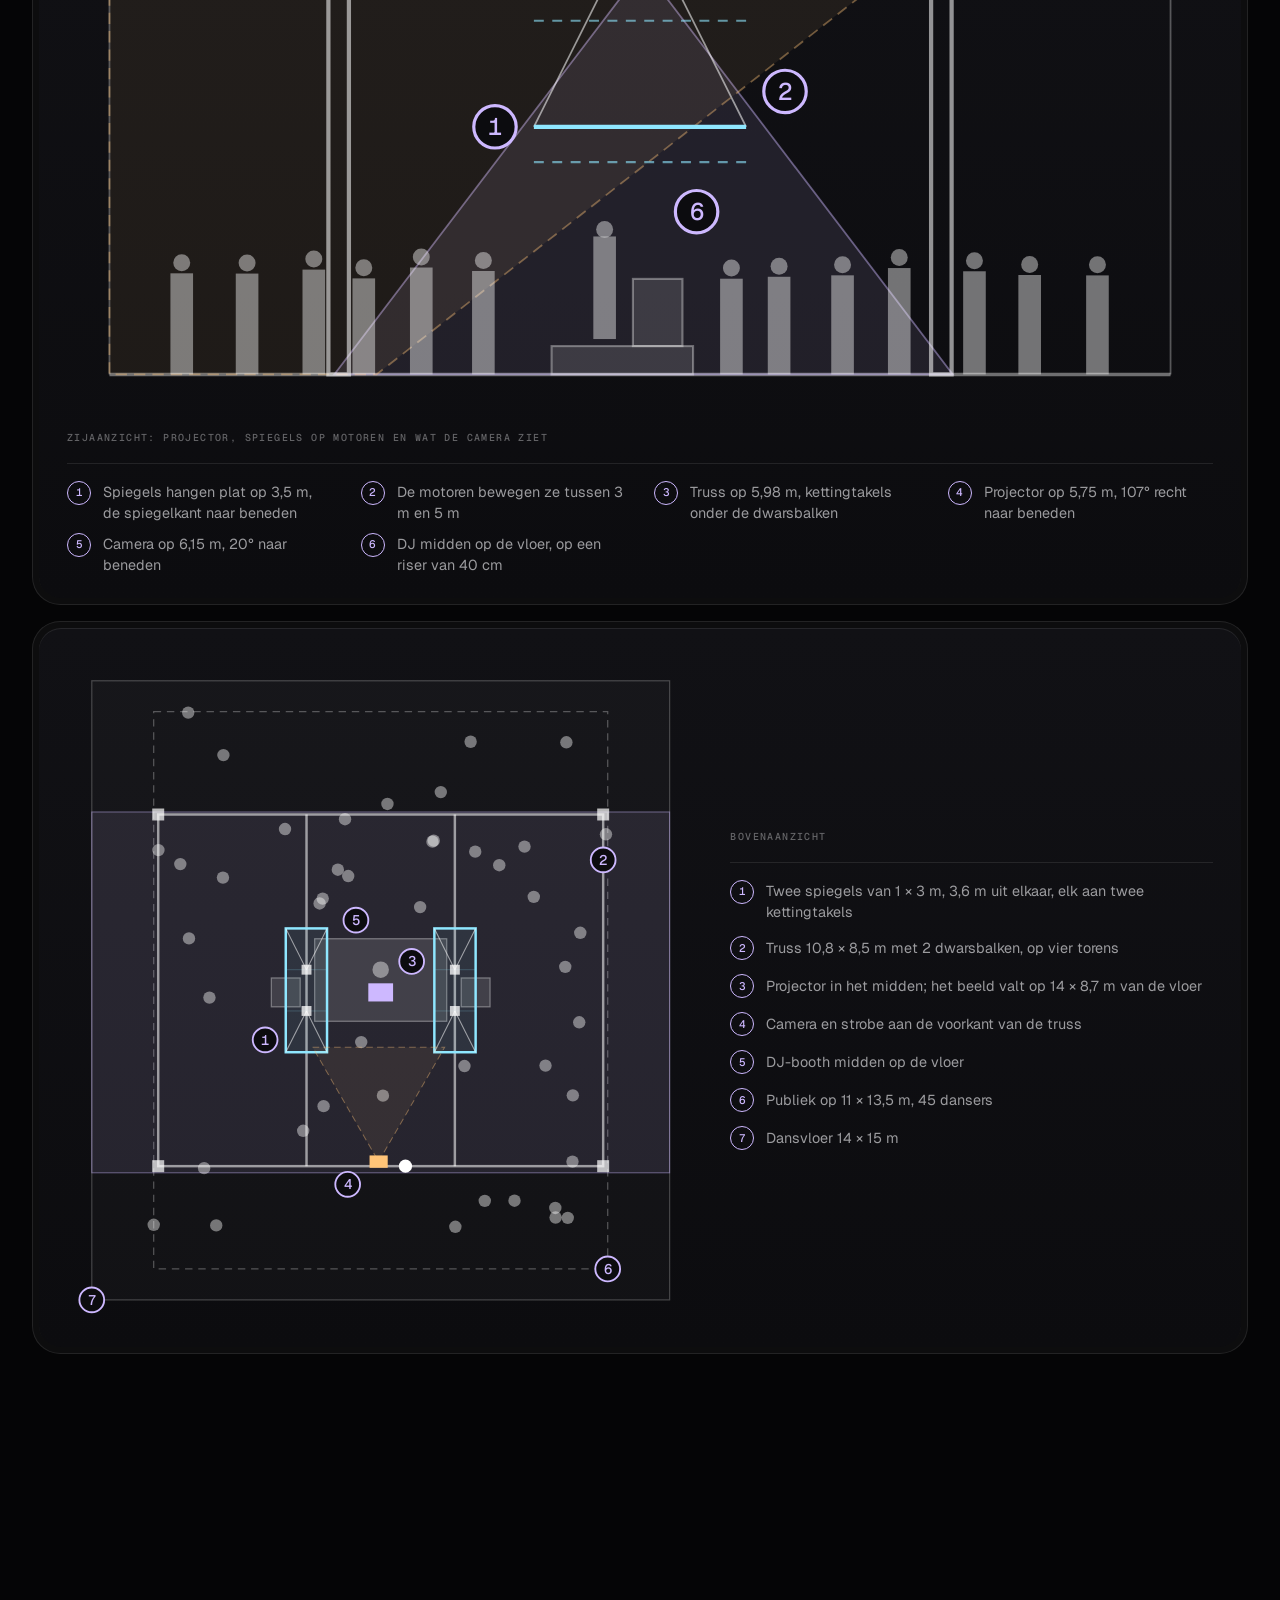
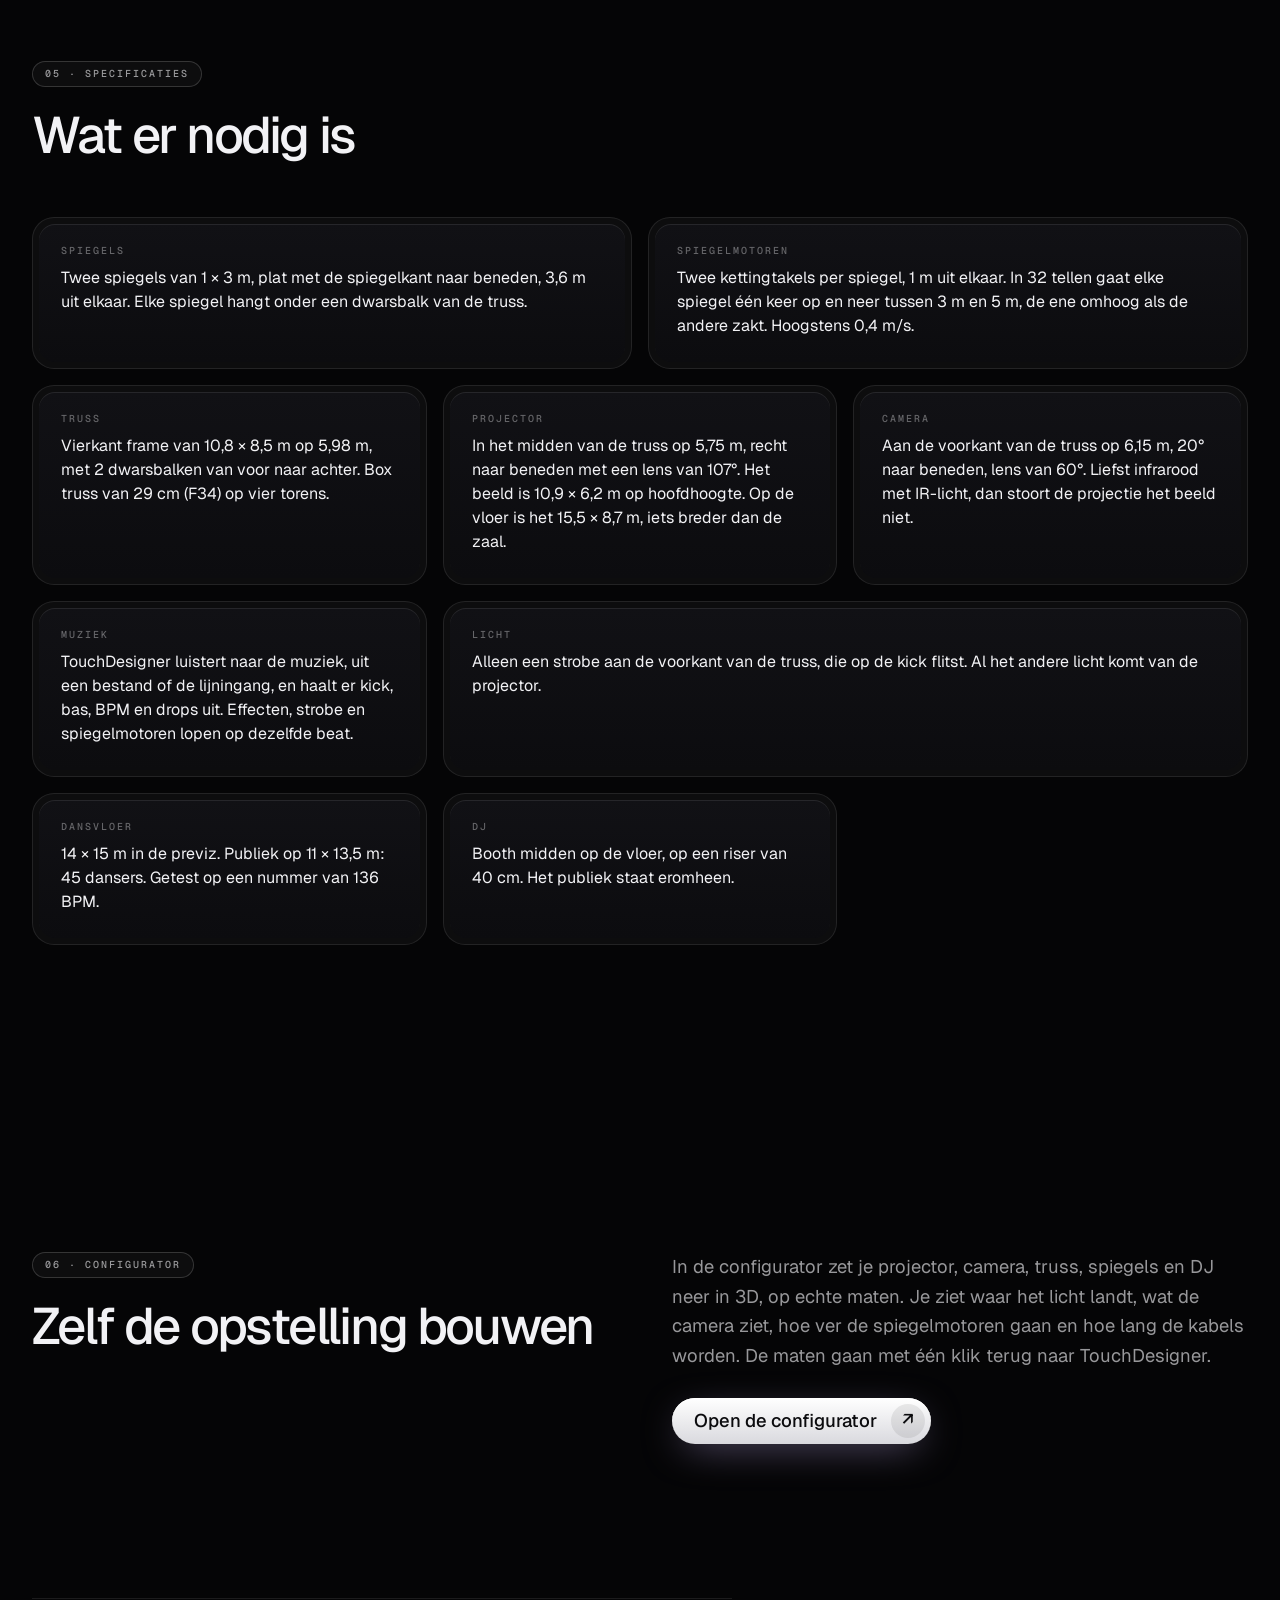
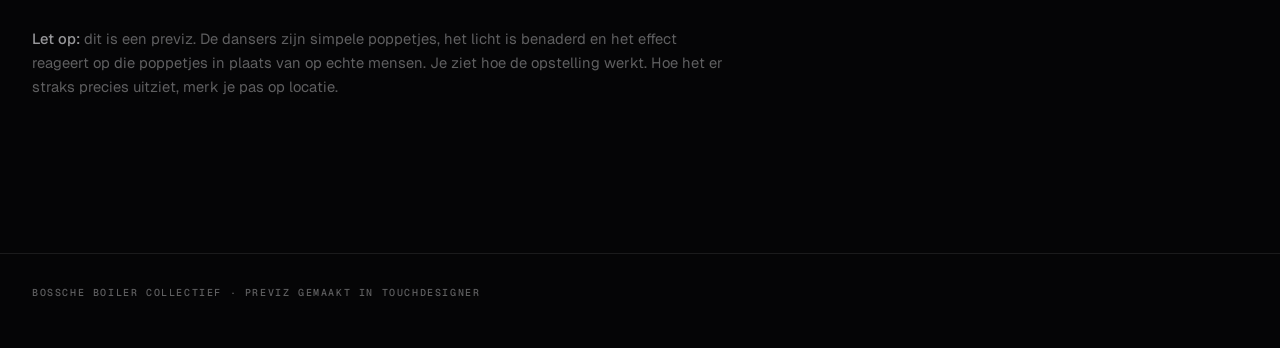
==== commit a4c7124c: "Sync the site with the collective's final setup in TouchDesigner The previz, diagrams, specs and con" ====
--- a/index.html
+++ b/index.html
@@ -3,11 +3,11 @@
 <head>
 <meta charset="utf-8">
 <meta name="viewport" content="width=device-width, initial-scale=1">
-<title>Een spiegel boven de dansvloer · concept · Bossche Boiler collectief</title>
+<title>Spiegels boven de dansvloer · concept · Bossche Boiler collectief</title>
 <link rel="preconnect" href="https://fonts.googleapis.com">
 <link rel="preconnect" href="https://fonts.gstatic.com" crossorigin>
 <link rel="stylesheet" href="https://fonts.googleapis.com/css2?family=Geist:wght@300;400;500;600&family=Geist+Mono:wght@400;500&display=swap">
-<link rel="stylesheet" href="style.css?v=7">
+<link rel="stylesheet" href="style.css?v=8">
 </head>
 <body>
 
@@ -19,19 +19,19 @@
 <nav class="island" aria-label="Secties">
 	<a class="island-brand" href="#top">Bossche Boiler</a>
 	<a href="#previz">Previz</a>
+	<a href="#effecten">Effecten</a>
 	<a href="#idee">Idee</a>
 	<a href="#werking">Werking</a>
 	<a href="#opstelling">Opstelling</a>
 	<a href="#specs">Specs</a>
-	<a href="#effecten">Effecten</a>
 	<a href="configurator.html">Configurator</a>
 </nav>
 
 <header class="hero wrap" id="top">
 	<div class="hero-text">
 		<span class="tag reveal">Bossche Boiler collectief · concept</span>
-		<h1 class="reveal">Een spiegel boven de dansvloer</h1>
-		<p class="lede reveal">Een projector schijnt via een grote spiegel op de mensen die eronder dansen. Wie omhoog kijkt, ziet de hele vloer van bovenaf, met het beeld op de mensen en zichzelf ertussen.</p>
+		<h1 class="reveal">Spiegels boven de dansvloer</h1>
+		<p class="lede reveal">Een projector in de truss schijnt recht naar beneden op de mensen die dansen. Daarboven hangen twee spiegels die op de muziek omhoog en omlaag gaan. Wie omhoog kijkt, ziet de vloer van bovenaf, met het beeld op de mensen en zichzelf ertussen.</p>
 		<a class="cta reveal" href="#previz">
 			<span>Bekijk de previz</span>
 			<span class="cta-icon" aria-hidden="true">↓</span>
@@ -39,8 +39,8 @@
 	</div>
 	<div class="hero-visual bezel reveal">
 		<div class="bezel-core">
-			<video src="media/undermirror_show.mp4" poster="media/undermirror_show.jpg" muted loop autoplay playsinline aria-label="Previz: de spiegel van onderen gezien, met het publiek erin"></video>
-			<span class="hero-caption">Under Mirror · Show</span>
+			<video src="media/hero_undermirror.mp4" poster="media/hero_undermirror.jpg" muted loop autoplay playsinline aria-label="Previz: een spiegel van onderen gezien, met het publiek en de projectie erin"></video>
+			<span class="hero-caption">Under Mirror · Slime Text</span>
 		</div>
 	</div>
 </header>
@@ -87,91 +87,9 @@
 		</aside>
 	</section>
 
-	<section class="wrap split" id="idee">
-		<div class="split-head reveal">
-			<span class="tag">01 · Het idee</span>
-			<h2>Mensen als projectiescherm</h2>
-		</div>
-		<div class="split-body reveal">
-			<p>Richt een projector op het publiek en hang een spiegel boven de mensen, zodat ze zelf deel worden van het lichtwerk. Het beeld valt op hoofden, schouders, armen en de vloer, en verandert mee met hoe er gedanst wordt.</p>
-			<p>In de spiegel zie je dat van bovenaf.</p>
-		</div>
-	</section>
-
-	<section class="wrap" id="werking">
-		<div class="section-head reveal">
-			<span class="tag">02 · Hoe het werkt</span>
-			<h2>Eén lijn, heen en terug</h2>
-		</div>
-		<ol class="bento steps">
-			<li class="bezel reveal">
-				<div class="bezel-core">
-					<span class="step-no">01</span>
-					<h3>Filmen via de spiegel</h3>
-					<p>Een camera naast de projector kijkt in de spiegel en ziet zo de dansvloer van bovenaf. Een infraroodcamera werkt het best: die ziet de mensen wel, maar de projectie niet.</p>
-				</div>
-			</li>
-			<li class="bezel reveal">
-				<div class="bezel-core">
-					<span class="step-no">02</span>
-					<h3>Het effect reageert op beweging</h3>
-					<p>TouchDesigner vergelijkt elk camerabeeld met het vorige. Waar iemand beweegt, ontstaat beeld. In het effect Lava Blobs zijn dat glanzende vloeibare vormen met de silhouetten van de dansers erin.</p>
-				</div>
-			</li>
-			<li class="bezel reveal">
-				<div class="bezel-core">
-					<span class="step-no">03</span>
-					<h3>Terug via dezelfde spiegel</h3>
-					<p>De projector staat op een standaard van 2 meter achter in de zaal en schijnt omhoog in de spiegel. Die kaatst het beeld van bovenaf op het publiek. Camera en projector kijken langs dezelfde lijn, dus het beeld komt terecht op de mensen die het maken.</p>
-				</div>
-			</li>
-			<li class="bezel reveal">
-				<div class="bezel-core">
-					<span class="step-no">04</span>
-					<h3>Jezelf terugzien</h3>
-					<p>Wie omhoog kijkt, ziet de hele vloer met het beeld erop. En zichzelf ertussen.</p>
-				</div>
-			</li>
-		</ol>
-	</section>
-
-	<section class="wrap" id="opstelling">
-		<div class="section-head reveal">
-			<span class="tag">03 · Opstelling</span>
-			<h2>Maten uit de previz</h2>
-			<p class="section-intro">Een startpunt om mee te testen. Alles kan nog schuiven.</p>
-		</div>
-		<div class="drawings">
-			<figure class="bezel reveal">
-				<div class="bezel-core">
-					<svg id="sideView" role="img" aria-label="Zijaanzicht met de lichtweg van projector via spiegel naar publiek"></svg>
-					<figcaption>Zijaanzicht met de lichtweg: projector, spiegel, publiek</figcaption>
-					<ol class="legend" id="sideLegend"></ol>
-				</div>
-			</figure>
-			<figure class="bezel figure-split reveal">
-				<div class="bezel-core">
-					<svg id="topView" role="img" aria-label="Bovenaanzicht van de opstelling"></svg>
-					<div class="figure-meta">
-						<figcaption>Bovenaanzicht</figcaption>
-						<ol class="legend" id="topLegend"></ol>
-					</div>
-				</div>
-			</figure>
-		</div>
-	</section>
-
-	<section class="wrap" id="specs">
-		<div class="section-head reveal">
-			<span class="tag">04 · Specificaties</span>
-			<h2>Wat er nodig is</h2>
-		</div>
-		<div class="bento specs" id="specList"></div>
-	</section>
-
 	<section class="wrap" id="effecten">
 		<div class="section-head reveal">
-			<span class="tag">05 · Effecten</span>
+			<span class="tag">01 · Effecten</span>
 			<h2>Elk effect op groot formaat</h2>
 			<p class="section-intro">Elk effect stuurt één beeld naar de projector en luistert naar de muziek: kick, bas en BPM. Kies een effect en bekijk het beeld zelf, of van bovenaf hoe het op de dansvloer valt.</p>
 		</div>
@@ -199,13 +117,95 @@
 		</div>
 	</section>
 
+	<section class="wrap split" id="idee">
+		<div class="split-head reveal">
+			<span class="tag">02 · Het idee</span>
+			<h2>Mensen als projectiescherm</h2>
+		</div>
+		<div class="split-body reveal">
+			<p>Een projector boven de dansvloer schijnt het beeld recht naar beneden: op hoofden, schouders, armen en de vloer. Het beeld verandert mee met hoe er gedanst wordt en met de muziek.</p>
+			<p>Twee spiegels hangen boven het publiek. Daarin zie je de vloer van bovenaf, met het beeld op de mensen en jezelf ertussen.</p>
+		</div>
+	</section>
+
+	<section class="wrap" id="werking">
+		<div class="section-head reveal">
+			<span class="tag">03 · Hoe het werkt</span>
+			<h2>Van beweging naar beeld</h2>
+		</div>
+		<ol class="bento steps">
+			<li class="bezel reveal">
+				<div class="bezel-core">
+					<span class="step-no">01</span>
+					<h3>Een camera kijkt mee</h3>
+					<p>Een camera hoog aan de voorkant van de truss filmt de dansvloer schuin van boven. Een infraroodcamera werkt het best: die ziet de mensen wel, maar de projectie niet.</p>
+				</div>
+			</li>
+			<li class="bezel reveal">
+				<div class="bezel-core">
+					<span class="step-no">02</span>
+					<h3>Het effect reageert op beweging en muziek</h3>
+					<p>TouchDesigner vergelijkt elk camerabeeld met het vorige. Waar iemand beweegt, ontstaat beeld. Tegelijk luistert het naar de muziek en haalt er kick, bas en BPM uit.</p>
+				</div>
+			</li>
+			<li class="bezel reveal">
+				<div class="bezel-core">
+					<span class="step-no">03</span>
+					<h3>Recht naar beneden</h3>
+					<p>De projector hangt in het midden van de truss en schijnt recht naar beneden. Met een groothoeklens valt het beeld over bijna de hele dansvloer.</p>
+				</div>
+			</li>
+			<li class="bezel reveal">
+				<div class="bezel-core">
+					<span class="step-no">04</span>
+					<h3>Spiegels op motoren</h3>
+					<p>Twee smalle spiegels hangen aan kettingtakels onder de truss. Op de maat gaan ze om en om omhoog en omlaag. Wie omhoog kijkt, ziet de vloer met het beeld erop. En zichzelf ertussen.</p>
+				</div>
+			</li>
+		</ol>
+	</section>
+
+	<section class="wrap" id="opstelling">
+		<div class="section-head reveal">
+			<span class="tag">04 · Opstelling</span>
+			<h2>Maten uit de previz</h2>
+			<p class="section-intro">Zo staat de opstelling nu in TouchDesigner. Alles kan nog schuiven.</p>
+		</div>
+		<div class="drawings">
+			<figure class="bezel reveal">
+				<div class="bezel-core">
+					<svg id="sideView" role="img" aria-label="Zijaanzicht met projector, spiegels, camera en publiek"></svg>
+					<figcaption>Zijaanzicht: projector, spiegels op motoren en wat de camera ziet</figcaption>
+					<ol class="legend" id="sideLegend"></ol>
+				</div>
+			</figure>
+			<figure class="bezel figure-split reveal">
+				<div class="bezel-core">
+					<svg id="topView" role="img" aria-label="Bovenaanzicht van de opstelling"></svg>
+					<div class="figure-meta">
+						<figcaption>Bovenaanzicht</figcaption>
+						<ol class="legend" id="topLegend"></ol>
+					</div>
+				</div>
+			</figure>
+		</div>
+	</section>
+
+	<section class="wrap" id="specs">
+		<div class="section-head reveal">
+			<span class="tag">05 · Specificaties</span>
+			<h2>Wat er nodig is</h2>
+		</div>
+		<div class="bento specs" id="specList"></div>
+	</section>
+
 	<section class="wrap split" id="configurator">
 		<div class="split-head reveal">
 			<span class="tag">06 · Configurator</span>
 			<h2>Zelf de opstelling bouwen</h2>
 		</div>
 		<div class="split-body reveal">
-			<p>In de configurator zet je projector, camera, truss, spiegels en DJ neer in 3D, op echte maten. Je ziet waar het licht via de spiegel landt, hoeveel van het publiek het raakt en hoe lang de kabels worden. De maten gaan met één klik terug naar TouchDesigner.</p>
+			<p>In de configurator zet je projector, camera, truss, spiegels en DJ neer in 3D, op echte maten. Je ziet waar het licht landt, wat de camera ziet, hoe ver de spiegelmotoren gaan en hoe lang de kabels worden. De maten gaan met één klik terug naar TouchDesigner.</p>
 			<a class="cta" href="configurator.html">
 				<span>Open de configurator</span>
 				<span class="cta-icon" aria-hidden="true">↗</span>
@@ -222,7 +222,7 @@
 	<div class="wrap">Bossche Boiler collectief · previz gemaakt in TouchDesigner</div>
 </footer>
 
-<script src="spec.js?v=2"></script>
-<script src="app.js?v=7"></script>
+<script src="spec.js?v=3"></script>
+<script src="app.js?v=8"></script>
 </body>
 </html>
--- a/style.css
+++ b/style.css
@@ -846,6 +846,12 @@
 .d-ray { stroke: var(--lilac); stroke-width: 0.045; fill: none; stroke-dasharray: 0.25 0.12; }
 .d-person { fill: rgba(255, 255, 255, 0.42); }
 .d-dim { stroke: rgba(255, 255, 255, 0.3); stroke-width: 0.025; fill: none; }
+.d-camview { fill: rgba(255, 196, 120, 0.07); stroke: rgba(255, 196, 120, 0.4); stroke-width: 0.025; stroke-dasharray: 0.16 0.1; }
+.d-camera { fill: rgb(255, 196, 120); }
+.d-strobe { fill: #fff; }
+.d-hoist { fill: rgba(255, 255, 255, 0.75); }
+.d-cable { stroke: rgba(255, 255, 255, 0.55); stroke-width: 0.025; }
+.d-travel { stroke: var(--cyan); stroke-width: 0.03; stroke-dasharray: 0.14 0.12; opacity: 0.6; }
 .d-marker { fill: var(--core); stroke: var(--lilac); stroke-width: 0.045; }
 .d-marker-text { fill: var(--lilac); font-family: var(--mono); font-size: 0.34px; font-weight: 500; }
 
